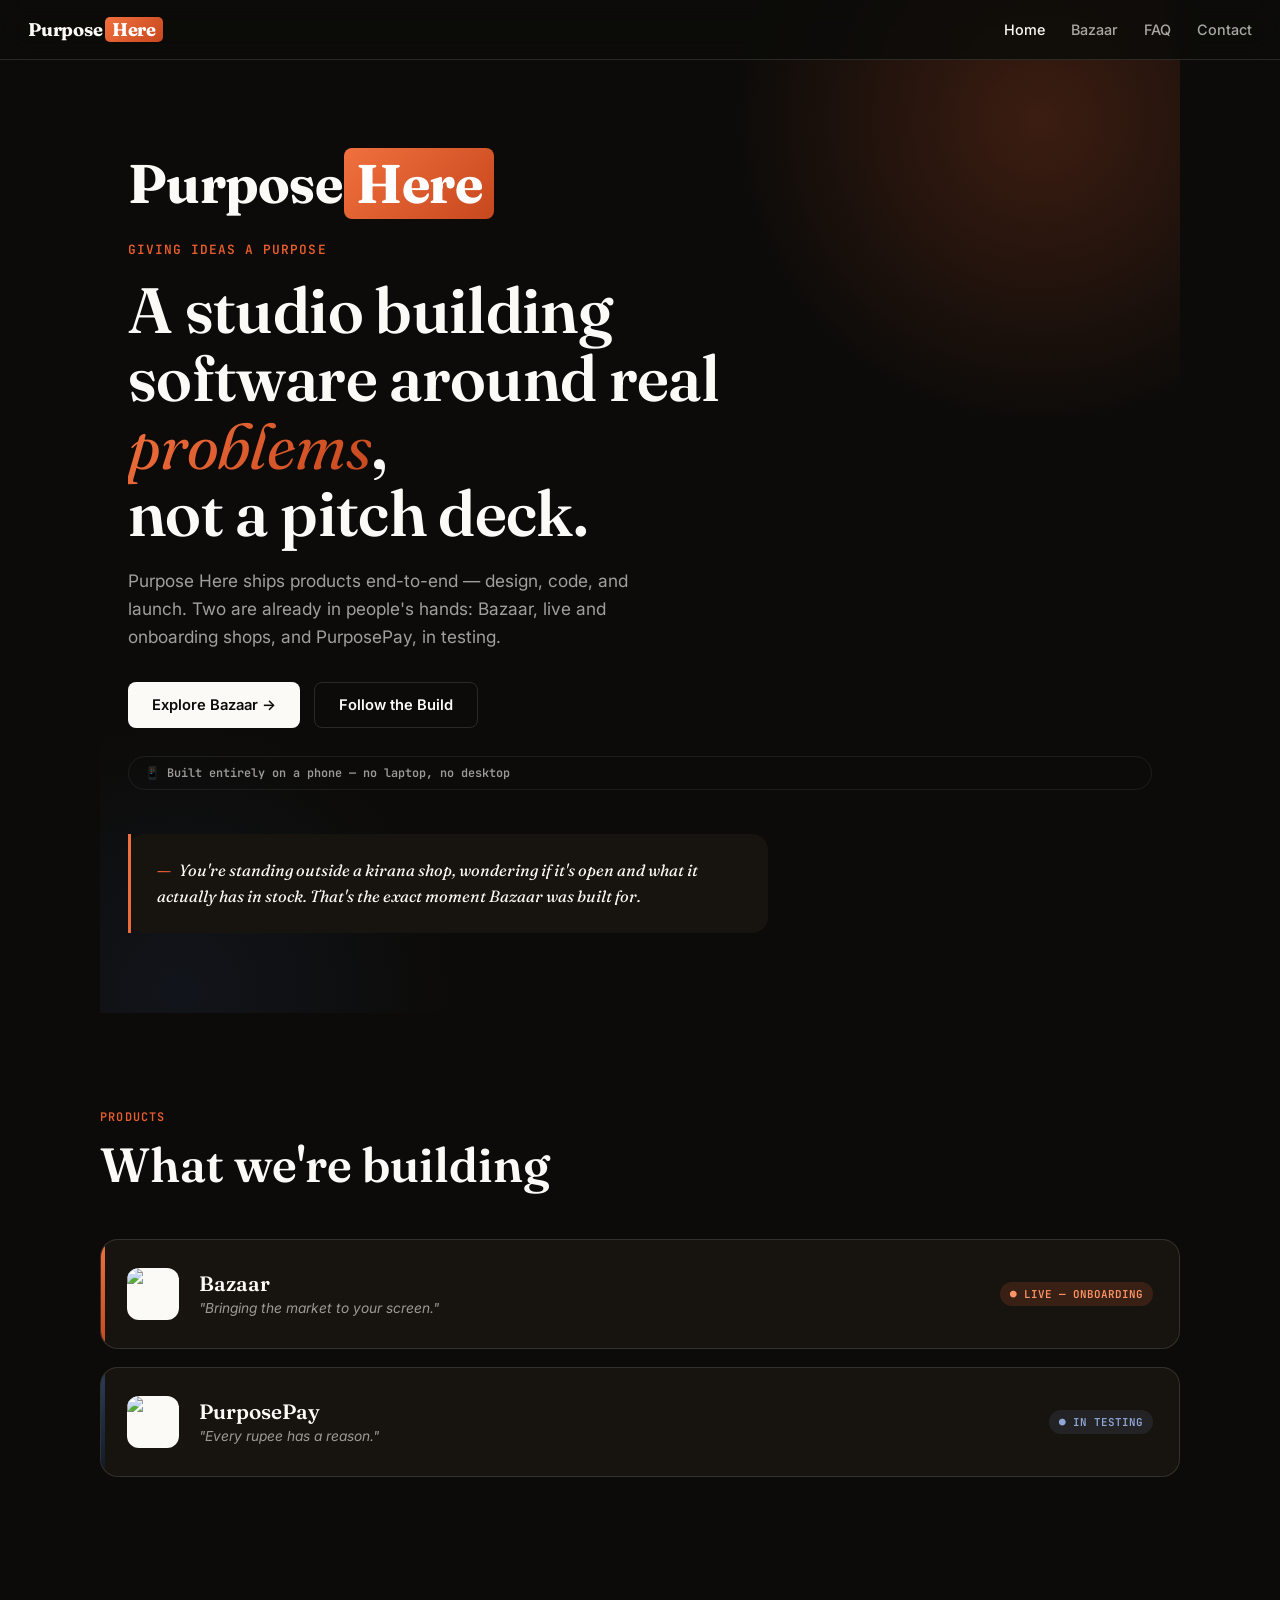
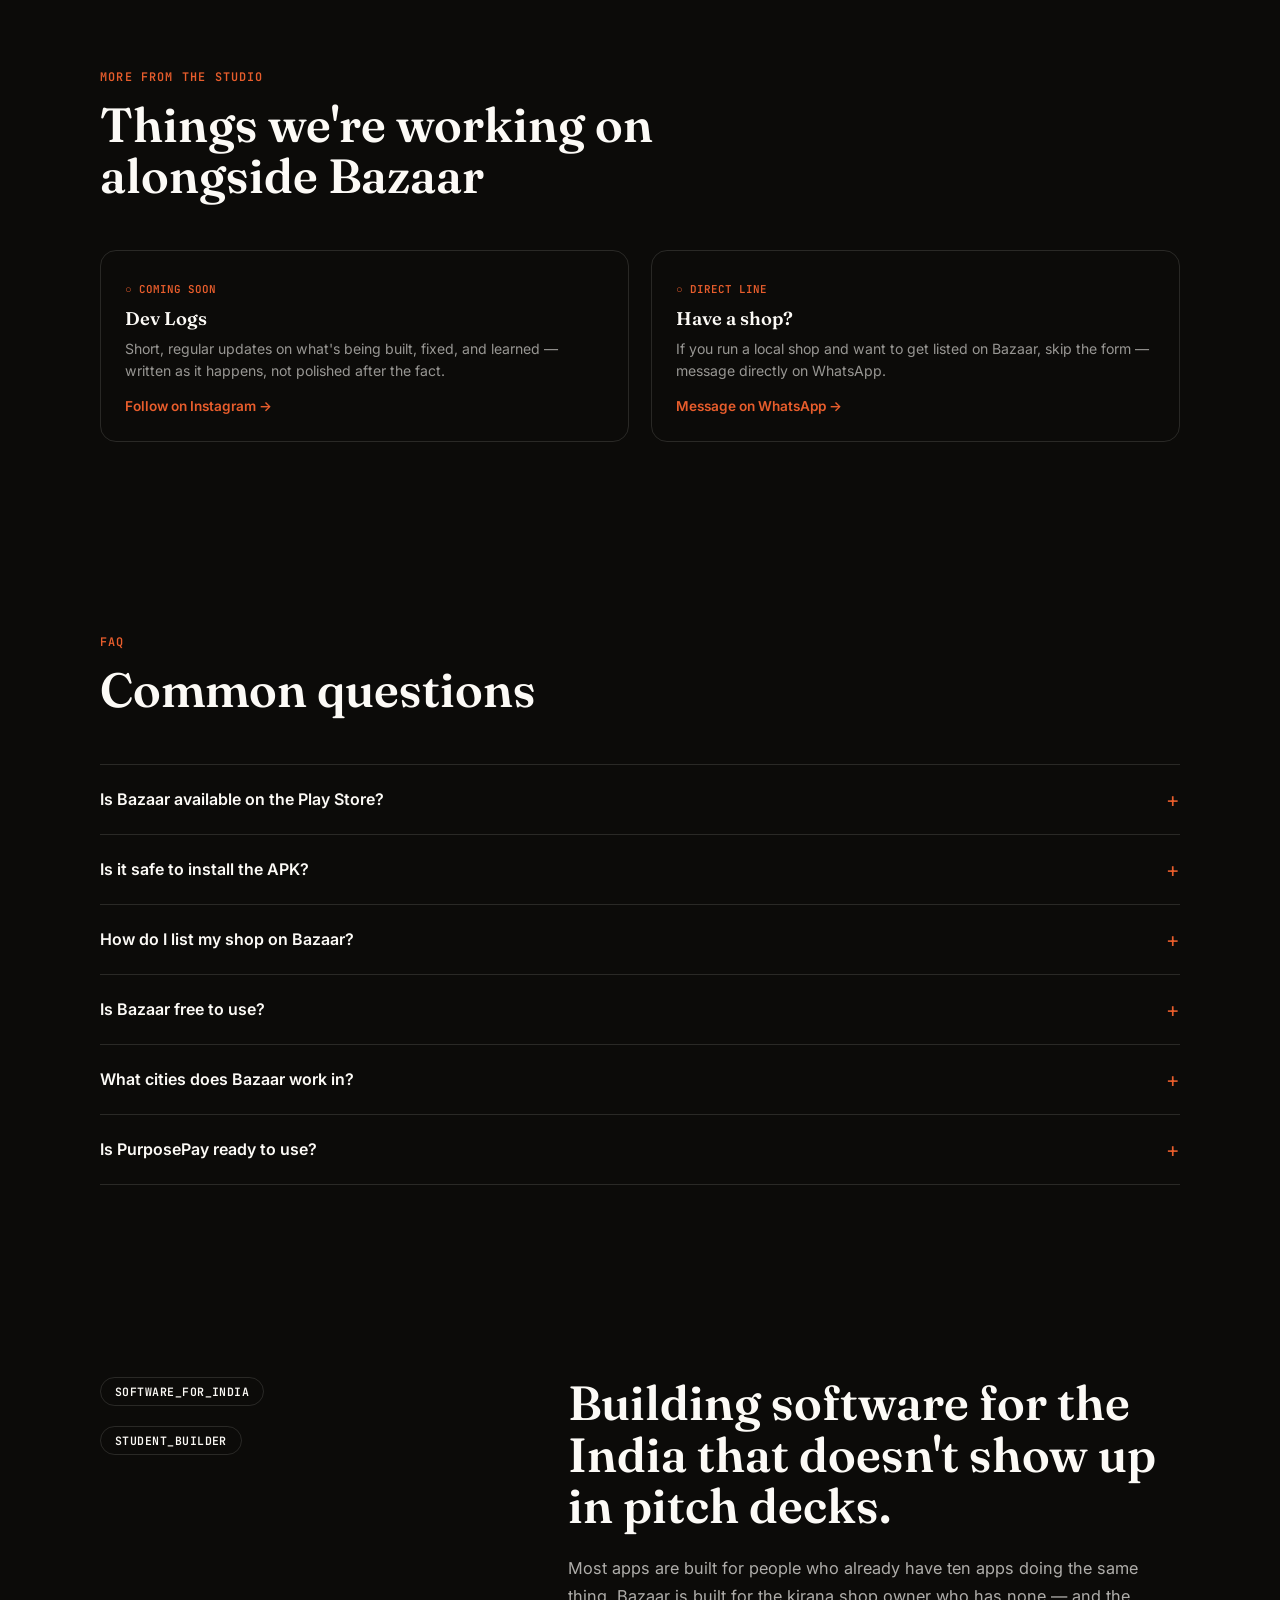
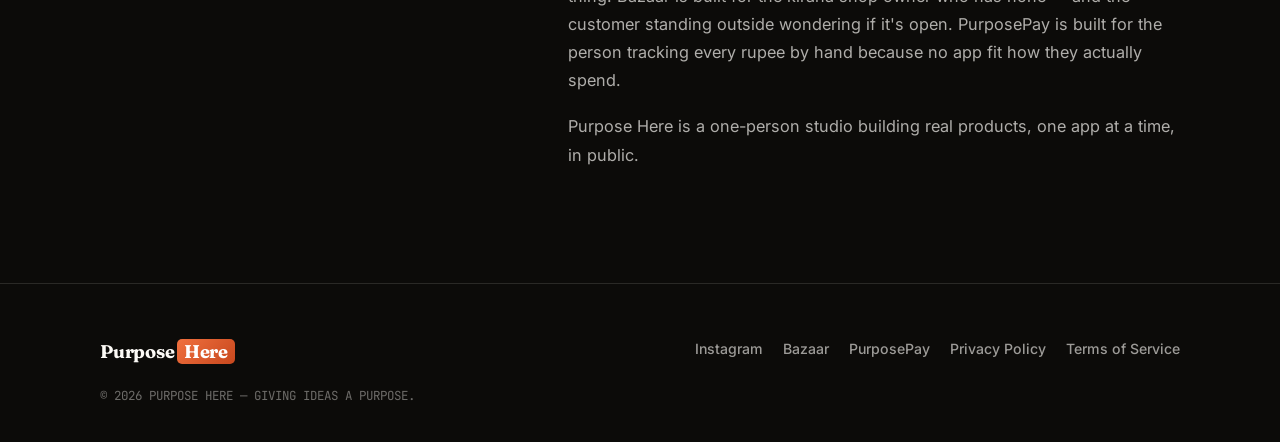
==== index.html @ 9ba5e548 "Add files via upload" ====
<!DOCTYPE html>
<html lang="en">
<head>
<meta charset="UTF-8">
<meta name="viewport" content="width=device-width, initial-scale=1.0">
<title>Purpose Here — Studio</title>
<link rel="icon" href="ph-icon.png">
<link rel="manifest" href="manifest.json">
<meta name="theme-color" content="#0C0B09">
<link rel="apple-touch-icon" href="ph-icon.png">
<meta name="description" content="Purpose Here — a one-person studio shipping real software. Bazaar is live. PurposePay is in testing.">
<meta property="og:title" content="Purpose Here">
<meta property="og:description" content="A one-person studio building real software, one product at a time — Bazaar and PurposePay.">
<link rel="preconnect" href="https://fonts.googleapis.com">
<link rel="preconnect" href="https://fonts.gstatic.com" crossorigin>
<link href="https://fonts.googleapis.com/css2?family=Fraunces:opsz,wght@9..144,400..900&family=Inter:wght@400;500;600;700&family=JetBrains+Mono:wght@400;500;600&display=swap" rel="stylesheet">
<link rel="stylesheet" href="styles.css">
<style>
  .hero{
    min-height:auto; display:flex; flex-direction:column; justify-content:center;
    padding:150px 28px 80px; max-width:1080px; margin:0 auto; position:relative;
    overflow:hidden;
  }
  .hero::before{
    content:""; position:absolute; top:-200px; right:-180px; width:640px; height:640px;
    background:radial-gradient(circle, rgba(232,93,44,0.22) 0%, rgba(232,93,44,0) 68%);
    pointer-events:none; z-index:0;
  }
  .hero::after{
    content:""; position:absolute; bottom:-260px; left:-200px; width:560px; height:560px;
    background:radial-gradient(circle, rgba(27,38,59,0.35) 0%, rgba(27,38,59,0) 70%);
    pointer-events:none; z-index:0;
  }
  .hero > *{ position:relative; z-index:1; }
  .hero-banner{
    font-family:'Fraunces',serif; font-weight:700; font-size:clamp(2.2rem,6vw,3.4rem);
    margin-bottom:24px; letter-spacing:-0.01em; color:var(--paper);
  }
  .hero-banner .p2{ padding:2px 12px; border-radius:8px; }
  .ph-tagline{
    font-family:'JetBrains Mono',monospace; font-size:0.8rem; font-weight:600;
    color:var(--orange); text-transform:uppercase; letter-spacing:0.08em; margin-bottom:18px;
  }
  .hero h1{
    font-family:'Fraunces', serif; font-weight:600; color:var(--paper);
    font-size:clamp(2.2rem, 5.4vw, 4rem); line-height:1.06; letter-spacing:-0.01em; max-width:760px;
  }
  .hero h1 em{ font-style:italic; font-weight:400; background:var(--grad-orange); -webkit-background-clip:text; background-clip:text; color:transparent; }
  .hero p.sub{ margin-top:20px; font-size:1.08rem; line-height:1.6; max-width:540px; color:var(--paper); opacity:0.62; }
  .hero-cta{margin-top:32px; display:flex; gap:14px; flex-wrap:wrap;}

  .device-badge{
    display:inline-flex; align-items:center; gap:8px; margin-top:28px;
    font-family:'JetBrains Mono',monospace; font-size:0.74rem; font-weight:600;
    border:1px solid var(--line); border-radius:100px; padding:8px 16px; opacity:0.6; color:var(--paper);
  }

  /* Scenario strip */
  .scenario{
    margin-top:44px; padding:24px 26px; border-radius:16px;
    background:var(--surface); border-left:3px solid;
    border-image:var(--grad-orange) 1;
    color:var(--paper);
    font-family:'Fraunces',serif; font-style:italic; font-size:1.02rem; line-height:1.55;
    max-width:640px; position:relative;
  }
  .scenario::before{ content:"—"; background:var(--grad-orange); -webkit-background-clip:text; background-clip:text; color:transparent; font-style:normal; font-weight:700; margin-right:8px; }

  /* Products grid */
  .product-card{
    display:grid; grid-template-columns:auto 1fr auto; align-items:center; gap:20px;
    background:var(--surface); color:var(--paper); border-radius:18px; padding:28px 26px;
    transition:transform .2s, box-shadow .2s; position:relative; overflow:hidden;
    border:1px solid var(--line);
  }
  .product-card:hover{ transform:translateY(-3px); box-shadow:0 18px 44px rgba(0,0,0,0.5); }
  .product-card::before{
    content:""; position:absolute; left:0; top:0; bottom:0; width:4px;
  }
  .product-card.p-bazaar::before{ background:var(--grad-orange); }
  .product-card.p-purposepay::before{ background:var(--grad-navy); }
  .product-icon{
    width:52px; height:52px; border-radius:12px; flex-shrink:0; overflow:hidden;
    background:var(--paper); display:flex; align-items:center; justify-content:center;
  }
  .product-icon img{ width:100%; height:100%; object-fit:cover; }
  .product-card h3{ font-family:'Fraunces',serif; font-size:1.3rem; font-weight:600; }
  .product-card .tagline{ font-size:0.86rem; opacity:0.58; margin-top:4px; font-style:italic; }
  .product-status{
    font-family:'JetBrains Mono',monospace; font-size:0.68rem; font-weight:600;
    white-space:nowrap; padding:5px 10px; border-radius:100px;
  }
  .product-card.p-bazaar .product-status{ color:#FF9466; background:rgba(232,93,44,0.16); }
  .product-card.p-purposepay .product-status{ color:#8FA6D6; background:rgba(90,108,140,0.18); }
  @media (max-width:600px){
    .product-card{ grid-template-columns:auto 1fr; }
    .product-status{ grid-column:1 / -1; margin-top:6px; justify-self:start; }
  }

  /* Teaser cards row */
  .teaser-grid{ display:grid; grid-template-columns:1fr 1fr; gap:22px; margin-top:48px; }
  @media (max-width:700px){ .teaser-grid{grid-template-columns:1fr;} }
  .teaser-card{
    border:1.5px solid var(--line); border-radius:16px; padding:26px 24px;
    transition:border-color .2s, transform .2s;
  }
  .teaser-card:hover{ border-color:var(--orange); transform:translateY(-2px); }
  .teaser-card .tlabel{ font-family:'JetBrains Mono',monospace; font-size:0.68rem; font-weight:600; color:var(--orange); text-transform:uppercase; }
  .teaser-card h3{ font-family:'Fraunces',serif; font-size:1.15rem; font-weight:600; margin-top:10px; color:var(--paper); }
  .teaser-card p{ font-size:0.88rem; opacity:0.58; margin-top:8px; line-height:1.55; color:var(--paper); }
  .teaser-card .go{ display:inline-flex; align-items:center; gap:6px; margin-top:16px; font-size:0.85rem; font-weight:600; color:var(--orange); }

  .story-section{display:grid; grid-template-columns:0.8fr 1.2fr; gap:60px; align-items:start;}
  @media (max-width:860px){ .story-section{grid-template-columns:1fr; gap:30px;} }
  .story-section p{font-size:1.02rem; line-height:1.72; opacity:0.68; margin-bottom:18px; color:var(--paper);}
  .story-tag{
    font-family:'JetBrains Mono',monospace; font-size:0.72rem; font-weight:600; color:var(--paper);
    border:1px solid var(--line); border-radius:100px; padding:6px 14px; display:inline-block; margin-bottom:10px;
  }
</style>
</head>
<body>

<nav>
  <a href="index.html" class="ph-banner"><span class="p1">Purpose</span><span class="p2">Here</span></a>
  <div class="navlinks">
    <a href="index.html" class="active">Home</a>
    <a href="bazaar.html">Bazaar</a>
    <a href="index.html#faq">FAQ</a>
    <a href="index.html#contact">Contact</a>
  </div>
</nav>

<section class="hero">
  <div class="hero-banner ph-banner"><span class="p1">Purpose</span><span class="p2">Here</span></div>
  <div class="ph-tagline">Giving Ideas a Purpose</div>
  <h1>A studio building<br>software around real <em>problems</em>,<br>not a pitch deck.</h1>
  <p class="sub">Purpose Here ships products end-to-end — design, code, and launch. Two are already in people's hands: Bazaar, live and onboarding shops, and PurposePay, in testing.</p>
  <div class="hero-cta">
    <a href="bazaar.html" class="btn btn-primary">Explore Bazaar →</a>
    <a href="https://instagram.com/sachintiwari_here" class="btn btn-ghost">Follow the Build</a>
  </div>
  <div class="device-badge">📱 Built entirely on a phone — no laptop, no desktop</div>

  <div class="scenario">You're standing outside a kirana shop, wondering if it's open and what it actually has in stock. That's the exact moment Bazaar was built for.</div>
</section>

<section id="products">
  <div class="wrap">
    <span class="label">PRODUCTS</span>
    <h2 class="title">What we're building</h2>

    <div style="margin-top:48px; display:flex; flex-direction:column; gap:18px;">
      <a href="bazaar.html" class="product-card p-bazaar">
        <div class="product-icon"><img src="bazaar-logo.png" alt="Bazaar"></div>
        <div>
          <h3>Bazaar</h3>
          <div class="tagline">"Bringing the market to your screen."</div>
        </div>
        <span class="product-status">● LIVE — ONBOARDING</span>
      </a>

      <a href="https://purposepay.netlify.app/" class="product-card p-purposepay">
        <div class="product-icon"><img src="purposepay-logo.png" alt="PurposePay"></div>
        <div>
          <h3>PurposePay</h3>
          <div class="tagline">"Every rupee has a reason."</div>
        </div>
        <span class="product-status">● IN TESTING</span>
      </a>
    </div>
  </div>
</section>

<section id="more">
  <div class="wrap">
    <span class="label">MORE FROM THE STUDIO</span>
    <h2 class="title">Things we're working on alongside Bazaar</h2>

    <div class="teaser-grid">
      <div class="teaser-card">
        <span class="tlabel">○ COMING SOON</span>
        <h3>Dev Logs</h3>
        <p>Short, regular updates on what's being built, fixed, and learned — written as it happens, not polished after the fact.</p>
        <a href="https://instagram.com/sachintiwari_here" class="go">Follow on Instagram →</a>
      </div>
      <div class="teaser-card">
        <span class="tlabel">○ DIRECT LINE</span>
        <h3>Have a shop?</h3>
        <p>If you run a local shop and want to get listed on Bazaar, skip the form — message directly on WhatsApp.</p>
        <a href="https://wa.me/919910377585?text=Hi%2C%20I%20want%20to%20list%20my%20shop%20on%20Bazaar" class="go">Message on WhatsApp →</a>
      </div>
    </div>
  </div>
</section>

<section id="faq">
  <div class="wrap">
    <span class="label">FAQ</span>
    <h2 class="title">Common questions</h2>
    <div class="faq-list">
      <div class="faq-item">
        <div class="faq-q">Is Bazaar available on the Play Store?<span class="plus">+</span></div>
        <div class="faq-a"><p>Not yet. Bazaar is currently available as a direct APK download while we onboard our first shopkeepers and gather feedback. A Play Store release is planned for a later stage.</p></div>
      </div>
      <div class="faq-item">
        <div class="faq-q">Is it safe to install the APK?<span class="plus">+</span></div>
        <div class="faq-a"><p>Yes. Your phone may show an "unknown source" warning since it's outside the Play Store — this is normal for direct APK installs. You'll need to allow installation from this source once.</p></div>
      </div>
      <div class="faq-item">
        <div class="faq-q">How do I list my shop on Bazaar?<span class="plus">+</span></div>
        <div class="faq-a"><p>Message us directly on WhatsApp — link above. We're onboarding shopkeepers personally right now, so you'll be talking to a real person, not a form.</p></div>
      </div>
      <div class="faq-item">
        <div class="faq-q">Is Bazaar free to use?<span class="plus">+</span></div>
        <div class="faq-a"><p>Yes, Bazaar is free for customers to browse and order. We're still finalizing how the shop-owner side will work long-term.</p></div>
      </div>
      <div class="faq-item">
        <div class="faq-q">What cities does Bazaar work in?<span class="plus">+</span></div>
        <div class="faq-a"><p>Bazaar is starting hyperlocal — currently onboarding shops in Delhi as the first market before expanding further.</p></div>
      </div>
      <div class="faq-item">
        <div class="faq-q">Is PurposePay ready to use?<span class="plus">+</span></div>
        <div class="faq-a"><p>The core features are — expense tracking, budgets, and goals all work today in local mode. Google sign-in, UPI upgrade, and AI insights are still being fixed, so stick to local mode for now. <a href="https://purposepay.netlify.app/" style="color:var(--orange); font-weight:600;">Try it here.</a></p></div>
      </div>
    </div>
  </div>
</section>

<section id="story">
  <div class="wrap story-section">
    <div>
      <span class="story-tag mono">SOFTWARE_FOR_INDIA</span><br>
      <span class="story-tag mono" style="margin-top:10px;">STUDENT_BUILDER</span>
    </div>
    <div>
      <h2 class="title" style="margin-bottom:22px;">Building software for the India that doesn't show up in pitch decks.</h2>
      <p>Most apps are built for people who already have ten apps doing the same thing. Bazaar is built for the kirana shop owner who has none — and the customer standing outside wondering if it's open. PurposePay is built for the person tracking every rupee by hand because no app fit how they actually spend.</p>
      <p>Purpose Here is a one-person studio building real products, one app at a time, in public.</p>
    </div>
  </div>
</section>

<footer id="contact">
  <div class="foot-grid">
    <a href="index.html" class="ph-banner"><span class="p1">Purpose</span><span class="p2">Here</span></a>
    <div class="foot-links">
      <a href="https://instagram.com/sachintiwari_here">Instagram</a>
      <a href="bazaar.html">Bazaar</a>
      <a href="https://purposepay.netlify.app/">PurposePay</a>
      <a href="privacy.html">Privacy Policy</a>
      <a href="terms.html">Terms of Service</a>
    </div>
  </div>
  <div class="copyright">© 2026 PURPOSE HERE — GIVING IDEAS A PURPOSE.</div>
</footer>

<script src="main.js"></script>
</body>
</html>
---- styles.css ----
:root{
  --orange:#E85D2C;
  --orange-deep:#C8481E;
  --bg:#0C0B09;
  --surface:#17140F;
  --surface-2:#1E1A14;
  --paper:#FCFAF6;
  --navy:#1B263B;
  --navy-light:#5A6C8C;
  --line: rgba(252,250,246,0.12);
  --grad-orange: linear-gradient(135deg, #F0703E 0%, #C8481E 100%);
  --grad-navy: linear-gradient(135deg, #2D3F5C 0%, #0F1826 100%);
}
*{margin:0;padding:0;box-sizing:border-box;}
html{scroll-behavior:smooth;}
body{
  background:var(--bg);
  color:var(--paper);
  font-family:'Inter',sans-serif;
  overflow-x:hidden;
}
.mono{font-family:'JetBrains Mono',monospace; letter-spacing:0.04em;}
a{color:inherit; text-decoration:none;}
img{max-width:100%; display:block;}
::selection{ background:var(--orange); color:white; }

/* ---------- NAV ---------- */
nav{
  position:fixed; top:0; left:0; right:0; z-index:100;
  display:flex; justify-content:space-between; align-items:center;
  padding:18px 28px;
  background:rgba(12,11,9,0.82);
  backdrop-filter:blur(12px);
  border-bottom:1px solid var(--line);
}
.ph-banner{
  font-family:'Fraunces',serif; font-weight:700; font-size:1.15rem; letter-spacing:-0.01em;
}
.ph-banner .p1{ color:var(--paper); }
.ph-banner .p2{
  color:white; background:var(--grad-orange); padding:1px 7px; border-radius:5px; margin-left:2px;
}
.navlinks{display:flex; gap:26px; font-size:0.9rem; font-weight:500;}
.navlinks a{opacity:0.65; transition:opacity .2s; color:var(--paper);}
.navlinks a:hover, .navlinks a.active{opacity:1;}
@media (max-width:680px){ .navlinks{gap:16px; font-size:0.82rem;} }

section{padding:96px 28px;}
.wrap{max-width:1080px; margin:0 auto;}
.label{
  font-family:'JetBrains Mono', monospace;
  font-size:0.74rem; font-weight:600; text-transform:uppercase;
  letter-spacing:0.1em; color:var(--orange); margin-bottom:14px; display:block;
}
h2.title{
  font-family:'Fraunces', serif; font-weight:600; color:var(--paper);
  font-size:clamp(1.9rem, 4.2vw, 3rem); line-height:1.08; max-width:680px;
}

.btn{
  padding:13px 24px; border-radius:8px; font-weight:600; font-size:0.92rem;
  display:inline-flex; align-items:center; gap:8px;
  transition:transform .2s ease, box-shadow .2s ease;
}
.btn-primary{background:var(--paper); color:var(--bg);}
.btn-primary:hover{transform:translateY(-2px); box-shadow:0 10px 22px rgba(252,250,246,0.15);}
.btn-orange{background:var(--grad-orange); color:white;}
.btn-orange:hover{transform:translateY(-2px); box-shadow:0 10px 26px rgba(232,93,44,0.4);}
.btn-navy{background:var(--grad-navy); color:var(--paper);}
.btn-navy:hover{transform:translateY(-2px); box-shadow:0 10px 26px rgba(27,38,59,0.5);}
.btn-ghost{border:1.5px solid var(--line); color:var(--paper);}
.btn-ghost:hover{border-color:var(--paper); transform:translateY(-2px);}

/* ---------- FAQ (shared) ---------- */
.faq-list{ margin-top:48px; border-top:1px solid var(--line); }
.faq-item{ border-bottom:1px solid var(--line); }
.faq-q{
  display:flex; justify-content:space-between; align-items:center;
  padding:22px 0; cursor:pointer; font-weight:600; font-size:1rem; color:var(--paper);
}
.faq-q .plus{ font-size:1.3rem; color:var(--orange); transition:transform .25s; font-weight:400; flex-shrink:0; margin-left:16px; }
.faq-item.open .plus{ transform:rotate(45deg); }
.faq-a{ max-height:0; overflow:hidden; transition:max-height .3s ease; }
.faq-a p{ padding-bottom:20px; font-size:0.92rem; line-height:1.65; opacity:0.62; max-width:640px; }
.faq-item.open .faq-a{ max-height:240px; }

/* ---------- FOOTER (shared) ---------- */
footer{
  padding:56px 28px 38px; border-top:1px solid var(--line);
}
.foot-grid{ display:flex; justify-content:space-between; align-items:flex-start; flex-wrap:wrap; gap:24px; max-width:1080px; margin:0 auto; }
.foot-links{display:flex; gap:20px; font-size:0.88rem; font-weight:500; flex-wrap:wrap;}
.foot-links a{opacity:0.6; transition:opacity .2s;}
.foot-links a:hover{opacity:1; color:var(--orange);}
.copyright{font-size:0.78rem; opacity:0.4; max-width:1080px; margin:24px auto 0; font-family:'JetBrains Mono',monospace;}

a:focus-visible, button:focus-visible{outline:2px solid var(--orange); outline-offset:3px;}
@media (prefers-reduced-motion: reduce){ *{transition:none !important;} }
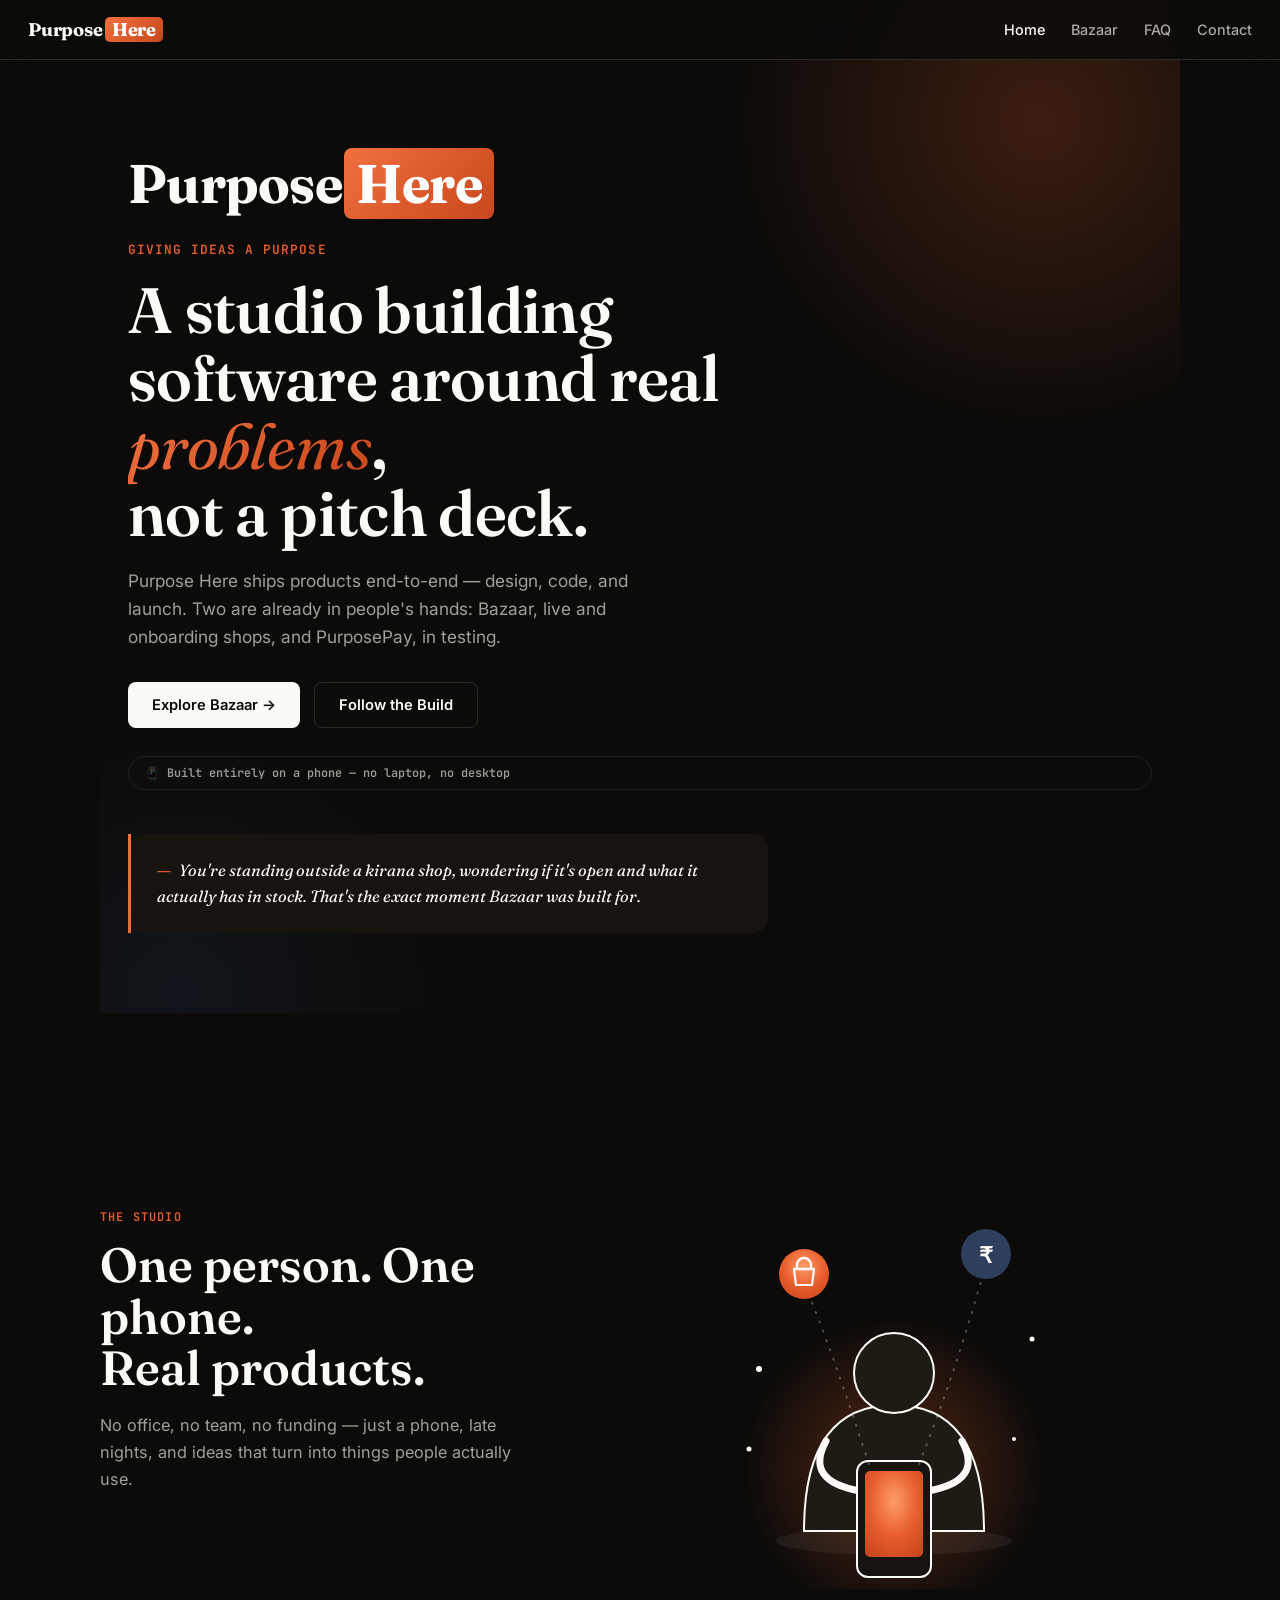
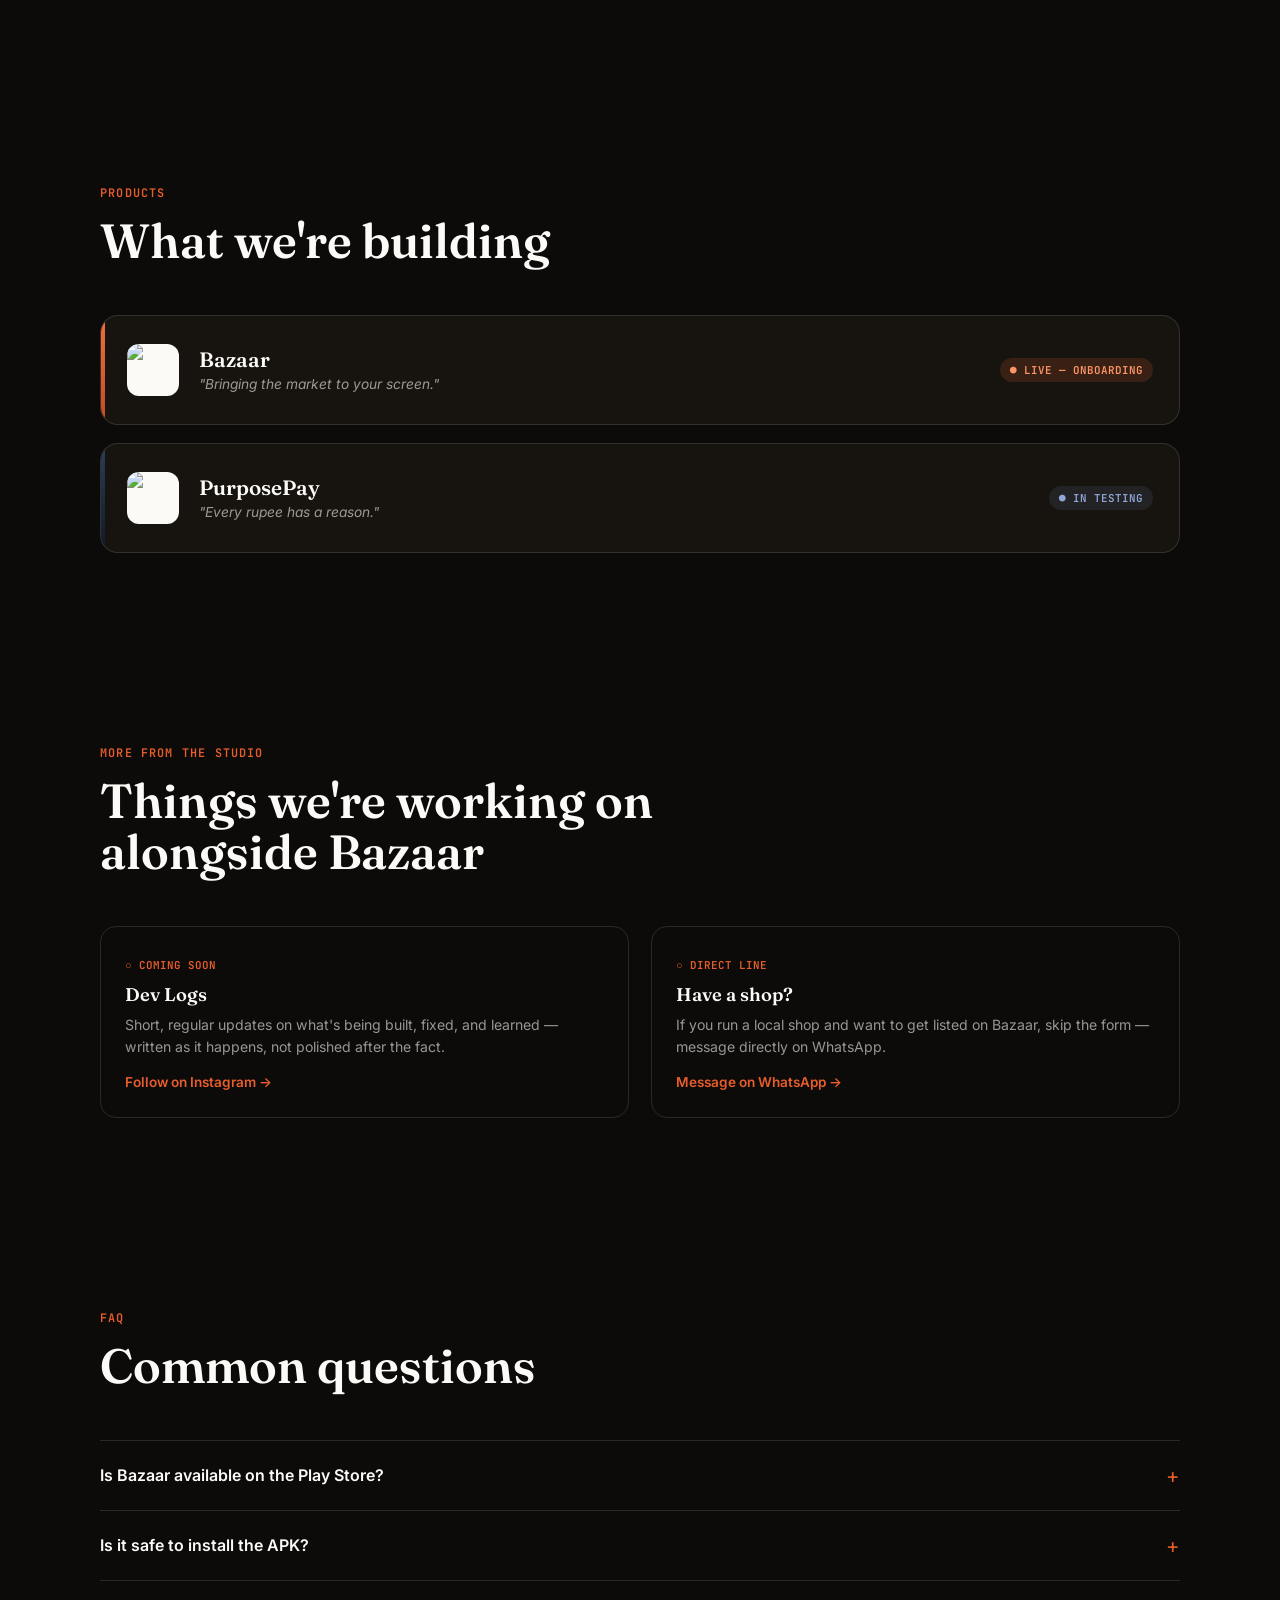
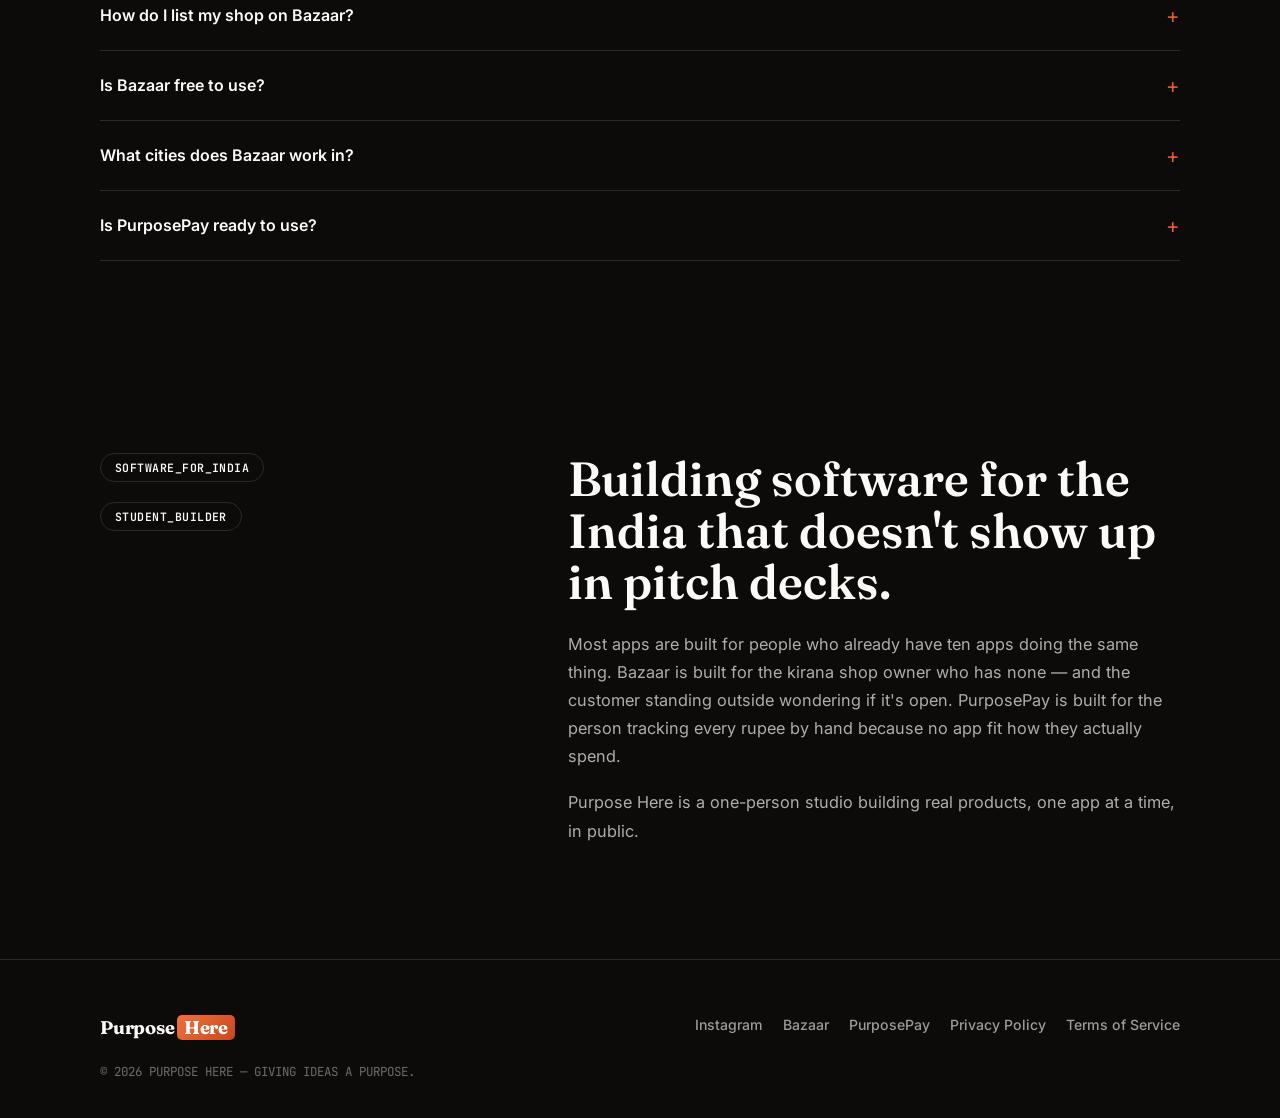
==== commit 27cede7e: "Add files via upload" ====
--- a/index.html
+++ b/index.html
@@ -117,6 +117,43 @@
     font-family:'JetBrains Mono',monospace; font-size:0.72rem; font-weight:600; color:var(--paper);
     border:1px solid var(--line); border-radius:100px; padding:6px 14px; display:inline-block; margin-bottom:10px;
   }
+
+  /* ---------- BUILDER SCENE ---------- */
+  .builder-wrap{
+    display:grid; grid-template-columns:0.9fr 1.1fr; gap:40px; align-items:center;
+  }
+  @media (max-width:860px){ .builder-wrap{grid-template-columns:1fr; gap:10px;} }
+  .builder-p{ margin-top:18px; font-size:1.02rem; line-height:1.65; opacity:0.62; max-width:420px; color:var(--paper); }
+  .builder-scene{
+    width:100%; max-width:480px; margin:0 auto; opacity:0; transform:translateY(24px) scale(0.96);
+    transition:opacity .9s ease, transform .9s ease;
+  }
+  .builder-scene.in-view{ opacity:1; transform:translateY(0) scale(1); }
+
+  .figure-float{ animation:floatY 6s ease-in-out infinite; transform-origin:center; }
+  @keyframes floatY{ 0%,100%{ transform:translateY(0);} 50%{ transform:translateY(-9px);} }
+
+  .screen-pulse{ animation:screenPulse 2.3s ease-in-out infinite; transform-origin:center; }
+  @keyframes screenPulse{ 0%,100%{ opacity:0.75; } 50%{ opacity:1; } }
+
+  .glow-pulse{ animation:glowPulse 4s ease-in-out infinite; transform-origin:center; }
+  @keyframes glowPulse{ 0%,100%{ opacity:0.5;} 50%{ opacity:0.9;} }
+
+  .badge{ animation:badgeDrift 5.5s ease-in-out infinite; transform-origin:center; }
+  .badge-pay{ animation-duration:6.4s; animation-direction:reverse; }
+  @keyframes badgeDrift{ 0%,100%{ transform:translateY(0);} 50%{ transform:translateY(-10px);} }
+
+  .trail{ stroke-dashoffset:0; animation:trailFlow 1.6s linear infinite; }
+  .trail-b{ animation-duration:2s; animation-direction:reverse; }
+  @keyframes trailFlow{ to{ stroke-dashoffset:-40; } }
+
+  .sparkle{ animation:twinkle 3s ease-in-out infinite; }
+  .s2{ animation-delay:.5s; } .s3{ animation-delay:1s; } .s4{ animation-delay:1.6s; }
+  @keyframes twinkle{ 0%,100%{ opacity:0.15;} 50%{ opacity:0.85;} }
+
+  @media (prefers-reduced-motion: reduce){
+    .figure-float,.screen-pulse,.glow-pulse,.badge,.trail,.sparkle{ animation:none !important; }
+  }
 </style>
 </head>
 <body>
@@ -143,6 +180,71 @@
   <div class="device-badge">📱 Built entirely on a phone — no laptop, no desktop</div>
 
   <div class="scenario">You're standing outside a kirana shop, wondering if it's open and what it actually has in stock. That's the exact moment Bazaar was built for.</div>
+</section>
+
+<section id="builder">
+  <div class="wrap builder-wrap">
+    <div class="builder-text">
+      <span class="label">THE STUDIO</span>
+      <h2 class="title">One person. One phone.<br>Real products.</h2>
+      <p class="builder-p">No office, no team, no funding — just a phone, late nights, and ideas that turn into things people actually use.</p>
+    </div>
+    <div class="builder-scene" id="builderScene">
+      <svg viewBox="0 0 480 480" width="100%" height="100%" aria-hidden="true">
+        <defs>
+          <radialGradient id="screenGlow" cx="50%" cy="35%" r="75%">
+            <stop offset="0%" stop-color="#FF9C6B"/>
+            <stop offset="55%" stop-color="#E85D2C"/>
+            <stop offset="100%" stop-color="#C8481E"/>
+          </radialGradient>
+          <radialGradient id="ambientGlow" cx="50%" cy="50%" r="50%">
+            <stop offset="0%" stop-color="rgba(232,93,44,0.35)"/>
+            <stop offset="100%" stop-color="rgba(232,93,44,0)"/>
+          </radialGradient>
+        </defs>
+
+        <ellipse cx="240" cy="432" rx="118" ry="14" fill="rgba(252,250,246,0.06)"/>
+        <circle class="glow-pulse" cx="240" cy="360" r="150" fill="url(#ambientGlow)"/>
+
+        <g class="figure-float">
+          <!-- sitting figure -->
+          <path d="M150,422 Q150,296 240,296 Q330,296 330,422 Z" fill="#1E1A14" stroke="#FCFAF6" stroke-width="2"/>
+          <circle cx="240" cy="264" r="40" fill="#1E1A14" stroke="#FCFAF6" stroke-width="2"/>
+
+          <!-- arms reaching to phone -->
+          <path d="M172,332 Q150,372 206,382" stroke="#FCFAF6" stroke-width="7" fill="none" stroke-linecap="round"/>
+          <path d="M308,332 Q330,372 274,382" stroke="#FCFAF6" stroke-width="7" fill="none" stroke-linecap="round"/>
+
+          <!-- phone -->
+          <g class="phone-glow">
+            <rect x="203" y="352" width="74" height="116" rx="11" fill="#17140F" stroke="#FCFAF6" stroke-width="2"/>
+            <rect class="screen-pulse" x="211" y="362" width="58" height="86" rx="5" fill="url(#screenGlow)"/>
+          </g>
+        </g>
+
+        <!-- rising trail to bazaar badge -->
+        <path class="trail" d="M215,355 C190,280 170,220 150,175" stroke="rgba(252,250,246,0.28)" stroke-width="2" stroke-dasharray="1 9" stroke-linecap="round" fill="none"/>
+        <!-- rising trail to purposepay badge -->
+        <path class="trail trail-b" d="M265,355 C295,280 315,215 332,155" stroke="rgba(252,250,246,0.28)" stroke-width="2" stroke-dasharray="1 9" stroke-linecap="round" fill="none"/>
+
+        <g class="badge badge-bazaar">
+          <circle cx="150" cy="165" r="25" fill="url(#screenGlow)"/>
+          <path d="M140,160 h20 M143,160 v-4 a7,7 0 0 1 14,0 v4" stroke="#FCFAF6" stroke-width="2.4" fill="none" stroke-linecap="round"/>
+          <path d="M140,160 l2,16 h16 l2,-16 Z" fill="none" stroke="#FCFAF6" stroke-width="2.2" stroke-linejoin="round"/>
+        </g>
+
+        <g class="badge badge-pay">
+          <circle cx="332" cy="145" r="25" fill="#2D3F5C"/>
+          <text x="332" y="154" text-anchor="middle" font-family="JetBrains Mono, monospace" font-weight="700" font-size="22" fill="#FCFAF6">₹</text>
+        </g>
+
+        <circle class="sparkle s1" cx="105" cy="260" r="3" fill="#FCFAF6"/>
+        <circle class="sparkle s2" cx="378" cy="230" r="2.5" fill="#FCFAF6"/>
+        <circle class="sparkle s3" cx="360" cy="330" r="2" fill="#FCFAF6"/>
+        <circle class="sparkle s4" cx="95" cy="340" r="2.5" fill="#FCFAF6"/>
+      </svg>
+    </div>
+  </div>
 </section>
 
 <section id="products">
@@ -256,5 +358,19 @@
 </footer>
 
 <script src="main.js"></script>
+<script>
+  var scene = document.getElementById('builderScene');
+  if (scene) {
+    var reveal = function(){ scene.classList.add('in-view'); };
+    try {
+      var io = new IntersectionObserver(function(entries){
+        entries.forEach(function(e){ if (e.isIntersecting) { reveal(); io.unobserve(scene); } });
+      }, { threshold: 0.2 });
+      io.observe(scene);
+    } catch(err) { reveal(); }
+    // safety net: never leave the illustration stuck invisible
+    setTimeout(reveal, 1800);
+  }
+</script>
 </body>
 </html>
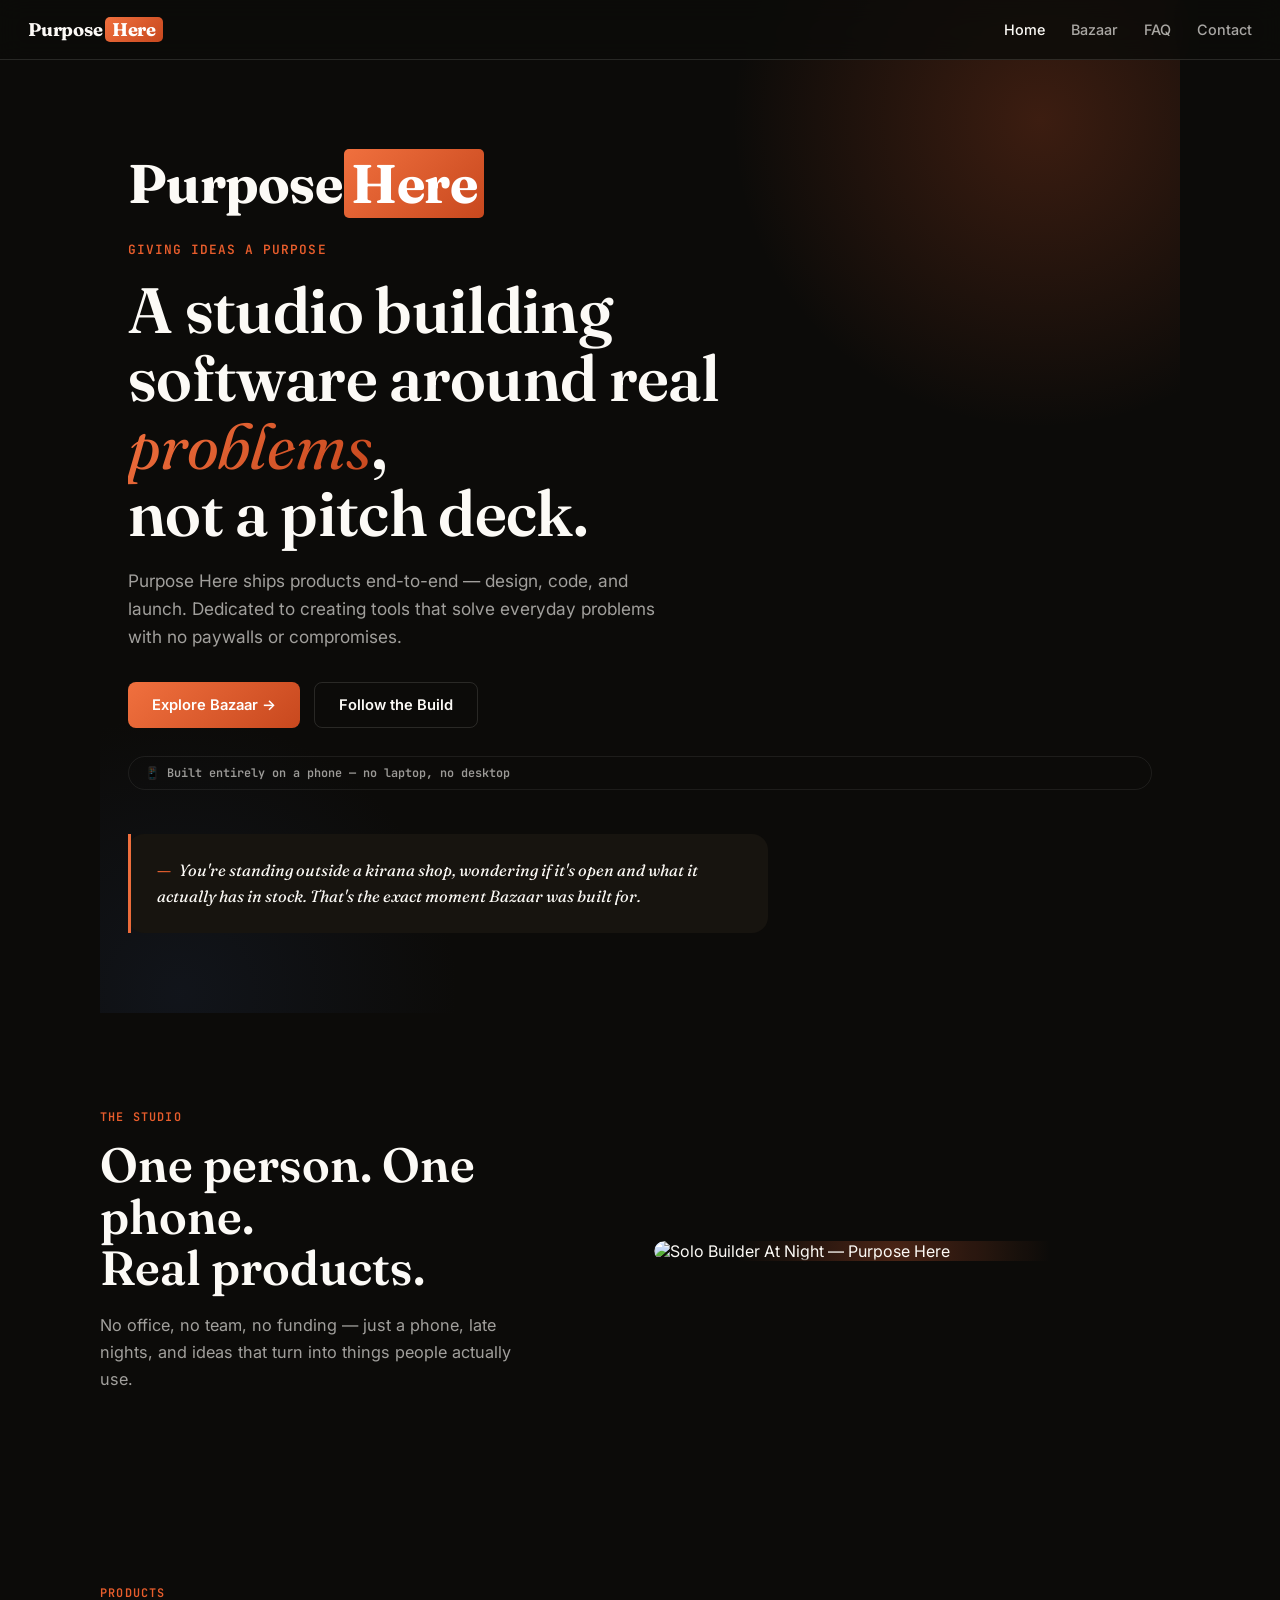
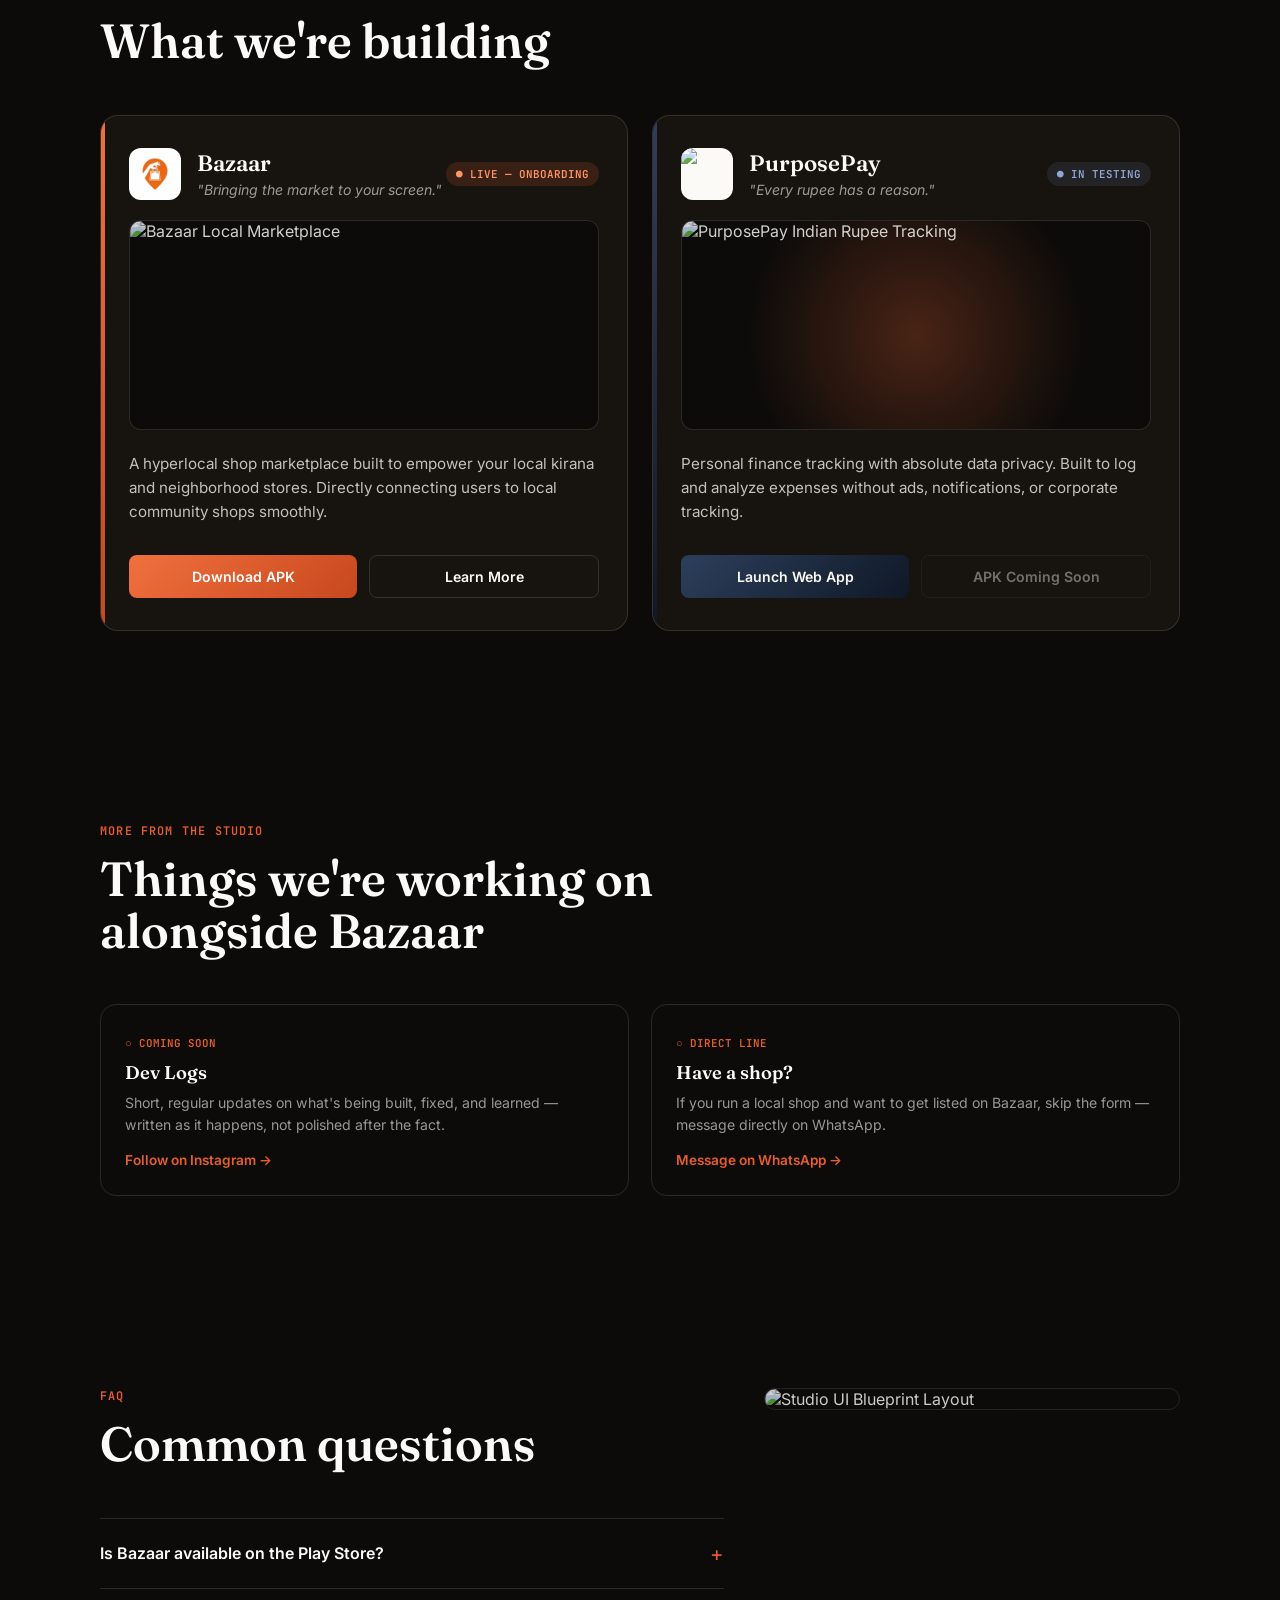
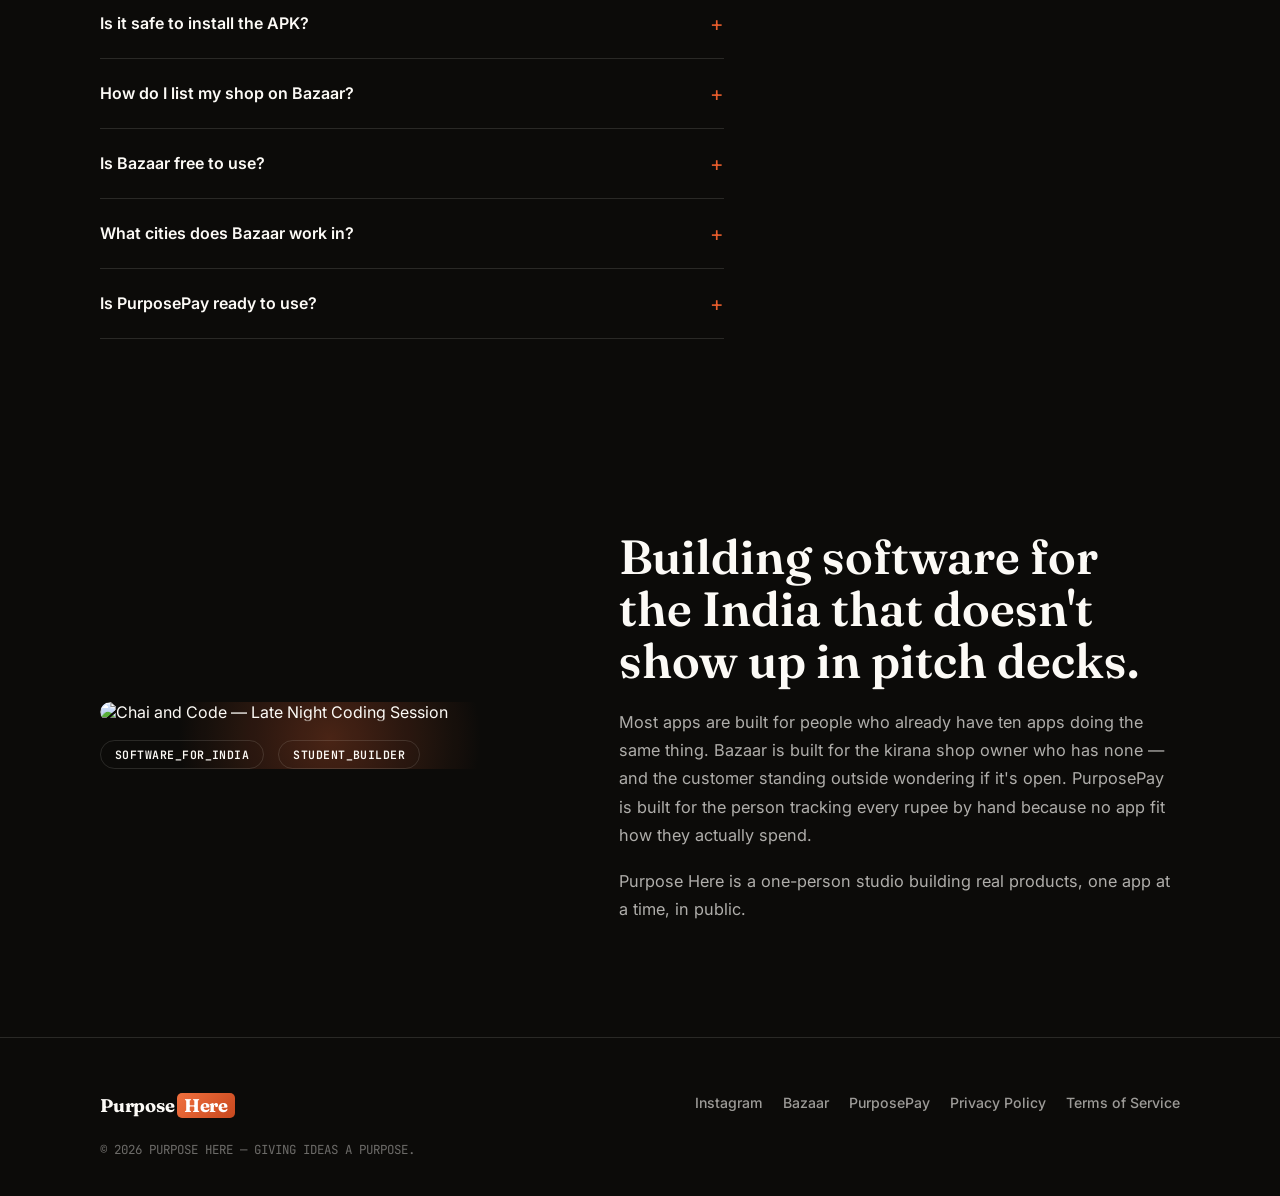
==== commit d49f4d1f: "Update index.html" ====
--- a/index.html
+++ b/index.html
@@ -16,143 +16,162 @@
 <link href="https://fonts.googleapis.com/css2?family=Fraunces:opsz,wght@9..144,400..900&family=Inter:wght@400;500;600;700&family=JetBrains+Mono:wght@400;500;600&display=swap" rel="stylesheet">
 <link rel="stylesheet" href="styles.css">
 <style>
-  .hero{
-    min-height:auto; display:flex; flex-direction:column; justify-content:center;
-    padding:150px 28px 80px; max-width:1080px; margin:0 auto; position:relative;
-    overflow:hidden;
-  }
-  .hero::before{
-    content:""; position:absolute; top:-200px; right:-180px; width:640px; height:640px;
-    background:radial-gradient(circle, rgba(232,93,44,0.22) 0%, rgba(232,93,44,0) 68%);
-    pointer-events:none; z-index:0;
-  }
-  .hero::after{
-    content:""; position:absolute; bottom:-260px; left:-200px; width:560px; height:560px;
-    background:radial-gradient(circle, rgba(27,38,59,0.35) 0%, rgba(27,38,59,0) 70%);
-    pointer-events:none; z-index:0;
-  }
-  .hero > *{ position:relative; z-index:1; }
-  .hero-banner{
-    font-family:'Fraunces',serif; font-weight:700; font-size:clamp(2.2rem,6vw,3.4rem);
-    margin-bottom:24px; letter-spacing:-0.01em; color:var(--paper);
-  }
-  .hero-banner .p2{ padding:2px 12px; border-radius:8px; }
-  .ph-tagline{
-    font-family:'JetBrains Mono',monospace; font-size:0.8rem; font-weight:600;
-    color:var(--orange); text-transform:uppercase; letter-spacing:0.08em; margin-bottom:18px;
-  }
-  .hero h1{
-    font-family:'Fraunces', serif; font-weight:600; color:var(--paper);
-    font-size:clamp(2.2rem, 5.4vw, 4rem); line-height:1.06; letter-spacing:-0.01em; max-width:760px;
-  }
-  .hero h1 em{ font-style:italic; font-weight:400; background:var(--grad-orange); -webkit-background-clip:text; background-clip:text; color:transparent; }
-  .hero p.sub{ margin-top:20px; font-size:1.08rem; line-height:1.6; max-width:540px; color:var(--paper); opacity:0.62; }
-  .hero-cta{margin-top:32px; display:flex; gap:14px; flex-wrap:wrap;}
-
-  .device-badge{
-    display:inline-flex; align-items:center; gap:8px; margin-top:28px;
-    font-family:'JetBrains Mono',monospace; font-size:0.74rem; font-weight:600;
-    border:1px solid var(--line); border-radius:100px; padding:8px 16px; opacity:0.6; color:var(--paper);
-  }
-
-  /* Scenario strip */
-  .scenario{
-    margin-top:44px; padding:24px 26px; border-radius:16px;
-    background:var(--surface); border-left:3px solid;
-    border-image:var(--grad-orange) 1;
-    color:var(--paper);
-    font-family:'Fraunces',serif; font-style:italic; font-size:1.02rem; line-height:1.55;
-    max-width:640px; position:relative;
-  }
-  .scenario::before{ content:"—"; background:var(--grad-orange); -webkit-background-clip:text; background-clip:text; color:transparent; font-style:normal; font-weight:700; margin-right:8px; }
-
-  /* Products grid */
-  .product-card{
-    display:grid; grid-template-columns:auto 1fr auto; align-items:center; gap:20px;
-    background:var(--surface); color:var(--paper); border-radius:18px; padding:28px 26px;
-    transition:transform .2s, box-shadow .2s; position:relative; overflow:hidden;
-    border:1px solid var(--line);
-  }
-  .product-card:hover{ transform:translateY(-3px); box-shadow:0 18px 44px rgba(0,0,0,0.5); }
-  .product-card::before{
-    content:""; position:absolute; left:0; top:0; bottom:0; width:4px;
-  }
-  .product-card.p-bazaar::before{ background:var(--grad-orange); }
-  .product-card.p-purposepay::before{ background:var(--grad-navy); }
-  .product-icon{
-    width:52px; height:52px; border-radius:12px; flex-shrink:0; overflow:hidden;
-    background:var(--paper); display:flex; align-items:center; justify-content:center;
-  }
-  .product-icon img{ width:100%; height:100%; object-fit:cover; }
-  .product-card h3{ font-family:'Fraunces',serif; font-size:1.3rem; font-weight:600; }
-  .product-card .tagline{ font-size:0.86rem; opacity:0.58; margin-top:4px; font-style:italic; }
-  .product-status{
-    font-family:'JetBrains Mono',monospace; font-size:0.68rem; font-weight:600;
-    white-space:nowrap; padding:5px 10px; border-radius:100px;
-  }
-  .product-card.p-bazaar .product-status{ color:#FF9466; background:rgba(232,93,44,0.16); }
-  .product-card.p-purposepay .product-status{ color:#8FA6D6; background:rgba(90,108,140,0.18); }
-  @media (max-width:600px){
-    .product-card{ grid-template-columns:auto 1fr; }
-    .product-status{ grid-column:1 / -1; margin-top:6px; justify-self:start; }
-  }
-
-  /* Teaser cards row */
-  .teaser-grid{ display:grid; grid-template-columns:1fr 1fr; gap:22px; margin-top:48px; }
-  @media (max-width:700px){ .teaser-grid{grid-template-columns:1fr;} }
-  .teaser-card{
-    border:1.5px solid var(--line); border-radius:16px; padding:26px 24px;
-    transition:border-color .2s, transform .2s;
-  }
-  .teaser-card:hover{ border-color:var(--orange); transform:translateY(-2px); }
-  .teaser-card .tlabel{ font-family:'JetBrains Mono',monospace; font-size:0.68rem; font-weight:600; color:var(--orange); text-transform:uppercase; }
-  .teaser-card h3{ font-family:'Fraunces',serif; font-size:1.15rem; font-weight:600; margin-top:10px; color:var(--paper); }
-  .teaser-card p{ font-size:0.88rem; opacity:0.58; margin-top:8px; line-height:1.55; color:var(--paper); }
-  .teaser-card .go{ display:inline-flex; align-items:center; gap:6px; margin-top:16px; font-size:0.85rem; font-weight:600; color:var(--orange); }
-
-  .story-section{display:grid; grid-template-columns:0.8fr 1.2fr; gap:60px; align-items:start;}
-  @media (max-width:860px){ .story-section{grid-template-columns:1fr; gap:30px;} }
-  .story-section p{font-size:1.02rem; line-height:1.72; opacity:0.68; margin-bottom:18px; color:var(--paper);}
-  .story-tag{
-    font-family:'JetBrains Mono',monospace; font-size:0.72rem; font-weight:600; color:var(--paper);
-    border:1px solid var(--line); border-radius:100px; padding:6px 14px; display:inline-block; margin-bottom:10px;
-  }
-
-  /* ---------- BUILDER SCENE ---------- */
-  .builder-wrap{
-    display:grid; grid-template-columns:0.9fr 1.1fr; gap:40px; align-items:center;
-  }
-  @media (max-width:860px){ .builder-wrap{grid-template-columns:1fr; gap:10px;} }
-  .builder-p{ margin-top:18px; font-size:1.02rem; line-height:1.65; opacity:0.62; max-width:420px; color:var(--paper); }
-  .builder-scene{
-    width:100%; max-width:480px; margin:0 auto; opacity:0; transform:translateY(24px) scale(0.96);
-    transition:opacity .9s ease, transform .9s ease;
-  }
-  .builder-scene.in-view{ opacity:1; transform:translateY(0) scale(1); }
-
-  .figure-float{ animation:floatY 6s ease-in-out infinite; transform-origin:center; }
-  @keyframes floatY{ 0%,100%{ transform:translateY(0);} 50%{ transform:translateY(-9px);} }
-
-  .screen-pulse{ animation:screenPulse 2.3s ease-in-out infinite; transform-origin:center; }
-  @keyframes screenPulse{ 0%,100%{ opacity:0.75; } 50%{ opacity:1; } }
-
-  .glow-pulse{ animation:glowPulse 4s ease-in-out infinite; transform-origin:center; }
-  @keyframes glowPulse{ 0%,100%{ opacity:0.5;} 50%{ opacity:0.9;} }
-
-  .badge{ animation:badgeDrift 5.5s ease-in-out infinite; transform-origin:center; }
-  .badge-pay{ animation-duration:6.4s; animation-direction:reverse; }
-  @keyframes badgeDrift{ 0%,100%{ transform:translateY(0);} 50%{ transform:translateY(-10px);} }
-
-  .trail{ stroke-dashoffset:0; animation:trailFlow 1.6s linear infinite; }
-  .trail-b{ animation-duration:2s; animation-direction:reverse; }
-  @keyframes trailFlow{ to{ stroke-dashoffset:-40; } }
-
-  .sparkle{ animation:twinkle 3s ease-in-out infinite; }
-  .s2{ animation-delay:.5s; } .s3{ animation-delay:1s; } .s4{ animation-delay:1.6s; }
-  @keyframes twinkle{ 0%,100%{ opacity:0.15;} 50%{ opacity:0.85;} }
-
-  @media (prefers-reduced-motion: reduce){
-    .figure-float,.screen-pulse,.glow-pulse,.badge,.trail,.sparkle{ animation:none !important; }
+  /* Core Hero Layout Updates */
+  .hero {
+    min-height: auto; display: flex; flex-direction: column; justify-content: center;
+    padding: 150px 28px 80px; max-width: 1080px; margin: 0 auto; position: relative;
+    overflow: hidden;
+  }
+  .hero::before {
+    content: ""; position: absolute; top: -200px; right: -180px; width: 640px; height: 640px;
+    background: radial-gradient(circle, rgba(232,93,44,0.22) 0%, rgba(232,93,44,0) 68%);
+    pointer-events: none; z-index: 0;
+  }
+  .hero::after {
+    content: ""; position: absolute; bottom: -260px; left: -200px; width: 560px; height: 560px;
+    background: radial-gradient(circle, rgba(27,38,59,0.35) 0%, rgba(27,38,59,0) 70%);
+    pointer-events: none; z-index: 0;
+  }
+  .hero > * { position: relative; z-index: 1; }
+  .hero-banner {
+    font-family: 'Fraunces', serif; font-weight: 700; font-size: clamp(2.2rem, 6vw, 3.4rem);
+    margin-bottom: 24px; letter-spacing: -0.01em; color: var(--paper);
+  }
+  .ph-tagline {
+    font-family: 'JetBrains Mono', monospace; font-size: 0.8rem; font-weight: 600;
+    color: var(--orange); text-transform: uppercase; letter-spacing: 0.08em; margin-bottom: 18px;
+  }
+  .hero h1 {
+    font-family: 'Fraunces', serif; font-weight: 600; color: var(--paper);
+    font-size: clamp(2.2rem, 5.4vw, 4rem); line-height: 1.06; letter-spacing: -0.01em; max-width: 760px;
+  }
+  .hero h1 em { font-style: italic; font-weight: 400; background: var(--grad-orange); -webkit-background-clip: text; background-clip: text; color: transparent; }
+  .hero p.sub { margin-top: 20px; font-size: 1.08rem; line-height: 1.6; max-width: 540px; color: var(--paper); opacity: 0.62; }
+  .hero-cta { margin-top: 32px; display: flex; gap: 14px; flex-wrap: wrap; }
+
+  .device-badge {
+    display: inline-flex; align-items: center; gap: 8px; margin-top: 28px;
+    font-family: 'JetBrains Mono', monospace; font-size: 0.74rem; font-weight: 600;
+    border: 1px solid var(--line); border-radius: 100px; padding: 8px 16px; opacity: 0.6; color: var(--paper);
+  }
+
+  .scenario {
+    margin-top: 44px; padding: 24px 26px; border-radius: 16px;
+    background: var(--surface); border-left: 3px solid;
+    border-image: var(--grad-orange) 1; color: var(--paper);
+    font-family: 'Fraunces', serif; font-style: italic; font-size: 1.02rem; line-height: 1.55;
+    max-width: 640px; position: relative;
+  }
+  .scenario::before { content: "—"; background: var(--grad-orange); -webkit-background-clip: text; background-clip: text; color: transparent; font-style: normal; font-weight: 700; margin-right: 8px; }
+
+  /* Studio Layout with Rockstar Art Integration */
+  .builder-wrap {
+    display: grid; grid-template-columns: 0.9fr 1.1fr; gap: 40px; align-items: center;
+  }
+  @media (max-width: 860px) { .builder-wrap { grid-template-columns: 1fr; gap: 20px; } }
+  .builder-p { margin-top: 18px; font-size: 1.02rem; line-height: 1.65; opacity: 0.62; max-width: 420px; color: var(--paper); }
+  
+  .builder-scene {
+    width: 100%; max-width: 480px; margin: 0 auto; opacity: 0; transform: translateY(24px) scale(0.96);
+    transition: opacity .9s ease, transform .9s ease;
+  }
+  .builder-scene.in-view { opacity: 1; transform: translateY(0) scale(1); }
+
+  /* Products Section Enhancements */
+  .products-grid { display: grid; grid-template-columns: 1fr 1fr; gap: 24px; margin-top: 48px; }
+  @media (max-width: 860px) { .products-grid { grid-template-columns: 1fr; } }
+
+  .product-card {
+    display: flex; flex-direction: column; justify-content: space-between;
+    background: var(--surface); color: var(--paper); border-radius: 18px; padding: 32px 28px;
+    transition: transform .2s, box-shadow .2s; position: relative; overflow: hidden;
+    border: 1px solid var(--line); height: 100%;
+  }
+  .product-card:hover { transform: translateY(-3px); box-shadow: 0 18px 44px rgba(0,0,0,0.5); }
+  .product-card::before { content: ""; position: absolute; left: 0; top: 0; bottom: 0; width: 4px; }
+  .product-card.p-bazaar::before { background: var(--grad-orange); }
+  .product-card.p-purposepay::before { background: var(--grad-navy); }
+  
+  .product-header { display: flex; align-items: center; justify-content: space-between; width: 100%; margin-bottom: 20px; }
+  .product-info-block { display: flex; align-items: center; gap: 16px; }
+  .product-icon {
+    width: 52px; height: 52px; border-radius: 12px; flex-shrink: 0; overflow: hidden;
+    background: var(--paper); display: flex; align-items: center; justify-content: center;
+  }
+  .product-icon img { width: 100%; height: 100%; object-fit: cover; }
+  .product-card h3 { font-family: 'Fraunces', serif; font-size: 1.4rem; font-weight: 600; }
+  .product-card .tagline { font-size: 0.88rem; opacity: 0.58; margin-top: 4px; font-style: italic; }
+  
+  .product-status {
+    font-family: 'JetBrains Mono', monospace; font-size: 0.68rem; font-weight: 600;
+    white-space: nowrap; padding: 5px 10px; border-radius: 100px;
+  }
+  .product-card.p-bazaar .product-status { color: #FF9466; background: rgba(232,93,44,0.16); }
+  .product-card.p-purposepay .product-status { color: #8FA6D6; background: rgba(90,108,140,0.18); }
+  .product-desc { font-size: 0.95rem; opacity: 0.75; line-height: 1.6; margin-bottom: 30px; flex-grow: 1; }
+  
+  .card-actions { display: flex; gap: 12px; width: 100%; }
+  .card-actions .btn { flex: 1; justify-content: center; font-size: 0.88rem; padding: 12px 16px; }
+
+  /* Teaser Cards Section */
+  .teaser-grid { display: grid; grid-template-columns: 1fr 1fr; gap: 22px; margin-top: 48px; }
+  @media (max-width: 700px) { .teaser-grid { grid-template-columns: 1fr; } }
+  .teaser-card {
+    border: 1.5px solid var(--line); border-radius: 16px; padding: 26px 24px;
+    transition: border-color .2s, transform .2s; background: transparent;
+  }
+  .teaser-card:hover { border-color: var(--orange); transform: translateY(-2px); }
+  .teaser-card .tlabel { font-family: 'JetBrains Mono', monospace; font-size: 0.68rem; font-weight: 600; color: var(--orange); text-transform: uppercase; }
+  .teaser-card h3 { font-family: 'Fraunces', serif; font-size: 1.15rem; font-weight: 600; margin-top: 10px; color: var(--paper); }
+  .teaser-card p { font-size: 0.88rem; opacity: 0.58; margin-top: 8px; line-height: 1.55; color: var(--paper); }
+  .teaser-card .go { display: inline-flex; align-items: center; gap: 6px; margin-top: 16px; font-size: 0.85rem; font-weight: 600; color: var(--orange); }
+
+  /* Story Layout Section */
+  .story-section { display: grid; grid-template-columns: 0.9fr 1.1fr; gap: 60px; align-items: center; }
+  @media (max-width: 860px) { .story-section { grid-template-columns: 1fr; gap: 30px; } }
+  .story-section p { font-size: 1.02rem; line-height: 1.72; opacity: 0.68; margin-bottom: 18px; color: var(--paper); }
+  .story-tag {
+    font-family: 'JetBrains Mono', monospace; font-size: 0.72rem; font-weight: 600; color: var(--paper);
+    border: 1px solid var(--line); border-radius: 100px; padding: 6px 14px; display: inline-block; margin-right: 6px;
+  }
+
+  /* ---------- ROCKSTAR GAMES BLEND & CSS ANIMATIONS ---------- */
+  .rk-blend-right {
+    position: relative; display: inline-block; width: 100%; background-color: var(--bg);
+  }
+  .rk-blend-right img {
+    width: 100%; height: auto; display: block; border-radius: 14px;
+    mask-image: linear-gradient(to bottom, rgba(0,0,0,1) 85%, rgba(0,0,0,0) 100%),
+                linear-gradient(to right, rgba(0,0,0,1) 85%, rgba(0,0,0,0) 100%);
+    -webkit-mask-image: linear-gradient(to bottom, rgba(0,0,0,1) 85%, rgba(0,0,0,0) 100%),
+                        linear-gradient(to right, rgba(0,0,0,1) 85%, rgba(0,0,0,0) 100%);
+    mask-composite: intersect; -webkit-mask-composite: source-in;
+  }
+  .rk-glow-pulse { position: relative; }
+  .rk-glow-pulse::after {
+    content: ""; position: absolute; top: 0; left: 0; right: 0; bottom: 0; border-radius: 14px;
+    background: radial-gradient(circle at 50% 55%, rgba(232, 93, 44, 0.28) 0%, rgba(232, 93, 44, 0) 65%);
+    pointer-events: none; mix-blend-mode: screen; animation: rkScreenPulse 2.6s ease-in-out infinite;
+  }
+  @keyframes rkScreenPulse {
+    0%, 100% { opacity: 0.45; }
+    50% { opacity: 1; }
+  }
+  .card-art-container {
+    width: 100%; height: 210px; overflow: hidden; border-radius: 12px;
+    margin-bottom: 22px; background-color: var(--bg); position: relative; border: 1px solid var(--line);
+  }
+  .card-art-container img {
+    width: 100%; height: 100%; object-fit: cover; opacity: 0.82; transition: opacity 0.3s, transform 0.3s;
+  }
+  .product-card:hover .card-art-container img { opacity: 1; transform: scale(1.02); }
+
+  .faq-blueprint-wrap {
+    display: grid; grid-template-columns: 1.2fr 0.8fr; gap: 40px; align-items: start;
+  }
+  @media (max-width: 860px) { .faq-blueprint-wrap { grid-template-columns: 1fr; } .faq-blueprint-img { display: none; } }
+  .faq-blueprint-img img {
+    width: 100%; height: auto; border-radius: 16px; border: 1px solid var(--line); opacity: 0.8;
   }
 </style>
 </head>
@@ -163,8 +182,8 @@
   <div class="navlinks">
     <a href="index.html" class="active">Home</a>
     <a href="bazaar.html">Bazaar</a>
-    <a href="index.html#faq">FAQ</a>
-    <a href="index.html#contact">Contact</a>
+    <a href="#faq">FAQ</a>
+    <a href="#contact">Contact</a>
   </div>
 </nav>
 
@@ -172,16 +191,16 @@
   <div class="hero-banner ph-banner"><span class="p1">Purpose</span><span class="p2">Here</span></div>
   <div class="ph-tagline">Giving Ideas a Purpose</div>
   <h1>A studio building<br>software around real <em>problems</em>,<br>not a pitch deck.</h1>
-  <p class="sub">Purpose Here ships products end-to-end — design, code, and launch. Two are already in people's hands: Bazaar, live and onboarding shops, and PurposePay, in testing.</p>
+  <p class="sub">Purpose Here ships products end-to-end — design, code, and launch. Dedicated to creating tools that solve everyday problems with no paywalls or compromises.</p>
   <div class="hero-cta">
-    <a href="bazaar.html" class="btn btn-primary">Explore Bazaar →</a>
+    <a href="bazaar.html" class="btn btn-orange">Explore Bazaar →</a>
     <a href="https://instagram.com/sachintiwari_here" class="btn btn-ghost">Follow the Build</a>
   </div>
   <div class="device-badge">📱 Built entirely on a phone — no laptop, no desktop</div>
-
   <div class="scenario">You're standing outside a kirana shop, wondering if it's open and what it actually has in stock. That's the exact moment Bazaar was built for.</div>
 </section>
 
+<!-- IMAGE 1: STUDIO SECTION (SOLO DEVELOPER IN ROCKSTAR ART STYLE) -->
 <section id="builder">
   <div class="wrap builder-wrap">
     <div class="builder-text">
@@ -189,87 +208,70 @@
       <h2 class="title">One person. One phone.<br>Real products.</h2>
       <p class="builder-p">No office, no team, no funding — just a phone, late nights, and ideas that turn into things people actually use.</p>
     </div>
-    <div class="builder-scene" id="builderScene">
-      <svg viewBox="0 0 480 480" width="100%" height="100%" aria-hidden="true">
-        <defs>
-          <radialGradient id="screenGlow" cx="50%" cy="35%" r="75%">
-            <stop offset="0%" stop-color="#FF9C6B"/>
-            <stop offset="55%" stop-color="#E85D2C"/>
-            <stop offset="100%" stop-color="#C8481E"/>
-          </radialGradient>
-          <radialGradient id="ambientGlow" cx="50%" cy="50%" r="50%">
-            <stop offset="0%" stop-color="rgba(232,93,44,0.35)"/>
-            <stop offset="100%" stop-color="rgba(232,93,44,0)"/>
-          </radialGradient>
-        </defs>
-
-        <ellipse cx="240" cy="432" rx="118" ry="14" fill="rgba(252,250,246,0.06)"/>
-        <circle class="glow-pulse" cx="240" cy="360" r="150" fill="url(#ambientGlow)"/>
-
-        <g class="figure-float">
-          <!-- sitting figure -->
-          <path d="M150,422 Q150,296 240,296 Q330,296 330,422 Z" fill="#1E1A14" stroke="#FCFAF6" stroke-width="2"/>
-          <circle cx="240" cy="264" r="40" fill="#1E1A14" stroke="#FCFAF6" stroke-width="2"/>
-
-          <!-- arms reaching to phone -->
-          <path d="M172,332 Q150,372 206,382" stroke="#FCFAF6" stroke-width="7" fill="none" stroke-linecap="round"/>
-          <path d="M308,332 Q330,372 274,382" stroke="#FCFAF6" stroke-width="7" fill="none" stroke-linecap="round"/>
-
-          <!-- phone -->
-          <g class="phone-glow">
-            <rect x="203" y="352" width="74" height="116" rx="11" fill="#17140F" stroke="#FCFAF6" stroke-width="2"/>
-            <rect class="screen-pulse" x="211" y="362" width="58" height="86" rx="5" fill="url(#screenGlow)"/>
-          </g>
-        </g>
-
-        <!-- rising trail to bazaar badge -->
-        <path class="trail" d="M215,355 C190,280 170,220 150,175" stroke="rgba(252,250,246,0.28)" stroke-width="2" stroke-dasharray="1 9" stroke-linecap="round" fill="none"/>
-        <!-- rising trail to purposepay badge -->
-        <path class="trail trail-b" d="M265,355 C295,280 315,215 332,155" stroke="rgba(252,250,246,0.28)" stroke-width="2" stroke-dasharray="1 9" stroke-linecap="round" fill="none"/>
-
-        <g class="badge badge-bazaar">
-          <circle cx="150" cy="165" r="25" fill="url(#screenGlow)"/>
-          <path d="M140,160 h20 M143,160 v-4 a7,7 0 0 1 14,0 v4" stroke="#FCFAF6" stroke-width="2.4" fill="none" stroke-linecap="round"/>
-          <path d="M140,160 l2,16 h16 l2,-16 Z" fill="none" stroke="#FCFAF6" stroke-width="2.2" stroke-linejoin="round"/>
-        </g>
-
-        <g class="badge badge-pay">
-          <circle cx="332" cy="145" r="25" fill="#2D3F5C"/>
-          <text x="332" y="154" text-anchor="middle" font-family="JetBrains Mono, monospace" font-weight="700" font-size="22" fill="#FCFAF6">₹</text>
-        </g>
-
-        <circle class="sparkle s1" cx="105" cy="260" r="3" fill="#FCFAF6"/>
-        <circle class="sparkle s2" cx="378" cy="230" r="2.5" fill="#FCFAF6"/>
-        <circle class="sparkle s3" cx="360" cy="330" r="2" fill="#FCFAF6"/>
-        <circle class="sparkle s4" cx="95" cy="340" r="2.5" fill="#FCFAF6"/>
-      </svg>
-    </div>
-  </div>
-</section>
-
+    <div class="builder-scene rk-glow-pulse rk-blend-right" id="builderScene">
+      <img src="hero-dev.png" alt="Solo Builder At Night — Purpose Here">
+    </div>
+  </div>
+</section>
+
+<!-- PRODUCTS SECTION WITH INTEGRATED PRODUCT CARD IMAGES -->
 <section id="products">
   <div class="wrap">
     <span class="label">PRODUCTS</span>
     <h2 class="title">What we're building</h2>
 
-    <div style="margin-top:48px; display:flex; flex-direction:column; gap:18px;">
-      <a href="bazaar.html" class="product-card p-bazaar">
-        <div class="product-icon"><img src="bazaar-logo.png" alt="Bazaar"></div>
+    <div class="products-grid">
+      <!-- BAZAAR CARD (IMAGE 2: KIRANA SHOPKEEPER) -->
+      <div class="product-card p-bazaar">
         <div>
-          <h3>Bazaar</h3>
-          <div class="tagline">"Bringing the market to your screen."</div>
-        </div>
-        <span class="product-status">● LIVE — ONBOARDING</span>
-      </a>
-
-      <a href="https://purposepay.netlify.app/" class="product-card p-purposepay">
-        <div class="product-icon"><img src="purposepay-logo.png" alt="PurposePay"></div>
+          <div class="product-header">
+            <div class="product-info-block">
+              <div class="product-icon"><img src="icon.png" alt="Bazaar"></div>
+              <div>
+                <h3>Bazaar</h3>
+                <div class="tagline">"Bringing the market to your screen."</div>
+              </div>
+            </div>
+            <span class="product-status">● LIVE — ONBOARDING</span>
+          </div>
+          
+          <div class="card-art-container">
+            <img src="bazaar-shop.png" alt="Bazaar Local Marketplace">
+          </div>
+
+          <p class="product-desc">A hyperlocal shop marketplace built to empower your local kirana and neighborhood stores. Directly connecting users to local community shops smoothly.</p>
+        </div>
+        <div class="card-actions">
+          <a href="bazaar-release.apk" class="btn btn-orange" download>Download APK</a>
+          <a href="bazaar.html" class="btn btn-ghost">Learn More</a>
+        </div>
+      </div>
+
+      <!-- PURPOSE PAY CARD (IMAGE 3: RUPEE GLOW IN HANDS) -->
+      <div class="product-card p-purposepay">
         <div>
-          <h3>PurposePay</h3>
-          <div class="tagline">"Every rupee has a reason."</div>
-        </div>
-        <span class="product-status">● IN TESTING</span>
-      </a>
+          <div class="product-header">
+            <div class="product-info-block">
+              <div class="product-icon"><img src="icon1.png" alt="PurposePay"></div>
+              <div>
+                <h3>PurposePay</h3>
+                <div class="tagline">"Every rupee has a reason."</div>
+              </div>
+            </div>
+            <span class="product-status">● IN TESTING</span>
+          </div>
+
+          <div class="card-art-container rk-glow-pulse">
+            <img src="purpose-rupee.png" alt="PurposePay Indian Rupee Tracking">
+          </div>
+
+          <p class="product-desc">Personal finance tracking with absolute data privacy. Built to log and analyze expenses without ads, notifications, or corporate tracking.</p>
+        </div>
+        <div class="card-actions">
+          <a href="https://purposepay.netlify.app/" target="_blank" class="btn btn-navy">Launch Web App</a>
+          <a href="#" class="btn btn-ghost" style="opacity: 0.4; cursor: not-allowed;" onclick="return false;">APK Coming Soon</a>
+        </div>
+      </div>
     </div>
   </div>
 </section>
@@ -278,7 +280,6 @@
   <div class="wrap">
     <span class="label">MORE FROM THE STUDIO</span>
     <h2 class="title">Things we're working on alongside Bazaar</h2>
-
     <div class="teaser-grid">
       <div class="teaser-card">
         <span class="tlabel">○ COMING SOON</span>
@@ -296,44 +297,54 @@
   </div>
 </section>
 
+<!-- FAQ SECTION WITH BLUEPRINT ARTWORK (IMAGE 5) -->
 <section id="faq">
-  <div class="wrap">
-    <span class="label">FAQ</span>
-    <h2 class="title">Common questions</h2>
-    <div class="faq-list">
-      <div class="faq-item">
-        <div class="faq-q">Is Bazaar available on the Play Store?<span class="plus">+</span></div>
-        <div class="faq-a"><p>Not yet. Bazaar is currently available as a direct APK download while we onboard our first shopkeepers and gather feedback. A Play Store release is planned for a later stage.</p></div>
-      </div>
-      <div class="faq-item">
-        <div class="faq-q">Is it safe to install the APK?<span class="plus">+</span></div>
-        <div class="faq-a"><p>Yes. Your phone may show an "unknown source" warning since it's outside the Play Store — this is normal for direct APK installs. You'll need to allow installation from this source once.</p></div>
-      </div>
-      <div class="faq-item">
-        <div class="faq-q">How do I list my shop on Bazaar?<span class="plus">+</span></div>
-        <div class="faq-a"><p>Message us directly on WhatsApp — link above. We're onboarding shopkeepers personally right now, so you'll be talking to a real person, not a form.</p></div>
-      </div>
-      <div class="faq-item">
-        <div class="faq-q">Is Bazaar free to use?<span class="plus">+</span></div>
-        <div class="faq-a"><p>Yes, Bazaar is free for customers to browse and order. We're still finalizing how the shop-owner side will work long-term.</p></div>
-      </div>
-      <div class="faq-item">
-        <div class="faq-q">What cities does Bazaar work in?<span class="plus">+</span></div>
-        <div class="faq-a"><p>Bazaar is starting hyperlocal — currently onboarding shops in Delhi as the first market before expanding further.</p></div>
-      </div>
-      <div class="faq-item">
-        <div class="faq-q">Is PurposePay ready to use?<span class="plus">+</span></div>
-        <div class="faq-a"><p>The core features are — expense tracking, budgets, and goals all work today in local mode. Google sign-in, UPI upgrade, and AI insights are still being fixed, so stick to local mode for now. <a href="https://purposepay.netlify.app/" style="color:var(--orange); font-weight:600;">Try it here.</a></p></div>
-      </div>
-    </div>
-  </div>
-</section>
-
+  <div class="wrap faq-blueprint-wrap">
+    <div>
+      <span class="label">FAQ</span>
+      <h2 class="title">Common questions</h2>
+      <div class="faq-list">
+        <div class="faq-item">
+          <div class="faq-q">Is Bazaar available on the Play Store?<span class="plus">+</span></div>
+          <div class="faq-a"><p>Not yet. Bazaar is currently available as a direct APK download from our hub while we onboard our first shopkeepers and gather feedback. A Play Store release is planned for a later stage.</p></div>
+        </div>
+        <div class="faq-item">
+          <div class="faq-q">Is it safe to install the APK?<span class="plus">+</span></div>
+          <div class="faq-a"><p>Yes. Your phone may show an "unknown source" warning since it's outside the Play Store — this is normal for direct APK installs. You'll need to allow installation from this source once.</p></div>
+        </div>
+        <div class="faq-item">
+          <div class="faq-q">How do I list my shop on Bazaar?<span class="plus">+</span></div>
+          <div class="faq-a"><p>Message us directly on WhatsApp — link above. We're onboarding shopkeepers personally right now, so you'll be talking to a real person, not a form.</p></div>
+        </div>
+        <div class="faq-item">
+          <div class="faq-q">Is Bazaar free to use?<span class="plus">+</span></div>
+          <div class="faq-a"><p>Yes, Bazaar is free for customers to browse and order. We're still finalizing how the shop-owner side will work long-term.</p></div>
+        </div>
+        <div class="faq-item">
+          <div class="faq-q">What cities does Bazaar work in?<span class="plus">+</span></div>
+          <div class="faq-a"><p>Bazaar is starting hyperlocal — currently onboarding shops in Delhi as the first market before expanding further.</p></div>
+        </div>
+        <div class="faq-item">
+          <div class="faq-q">Is PurposePay ready to use?<span class="plus">+</span></div>
+          <div class="faq-a"><p>The core features are — expense tracking, budgets, and goals all work today in local mode. Google sign-in, UPI upgrade, and AI insights are still being fixed, so stick to local mode for now. <a href="https://purposepay.netlify.app/" style="color:var(--orange); font-weight:600;">Try it here.</a></p></div>
+        </div>
+      </div>
+    </div>
+    <div class="faq-blueprint-img">
+      <img src="blueprint.png" alt="Studio UI Blueprint Layout">
+    </div>
+  </div>
+</section>
+
+<!-- STORY SECTION WITH CHAI AND CODE ARTWORK (IMAGE 4) -->
 <section id="story">
   <div class="wrap story-section">
-    <div>
-      <span class="story-tag mono">SOFTWARE_FOR_INDIA</span><br>
-      <span class="story-tag mono" style="margin-top:10px;">STUDENT_BUILDER</span>
+    <div class="rk-glow-pulse rk-blend-right">
+      <img src="chai-code.png" alt="Chai and Code — Late Night Coding Session">
+      <div style="margin-top: 18px; display: flex; flex-wrap: wrap; gap: 8px;">
+        <span class="story-tag mono">SOFTWARE_FOR_INDIA</span>
+        <span class="story-tag mono">STUDENT_BUILDER</span>
+      </div>
     </div>
     <div>
       <h2 class="title" style="margin-bottom:22px;">Building software for the India that doesn't show up in pitch decks.</h2>
@@ -365,11 +376,10 @@
     try {
       var io = new IntersectionObserver(function(entries){
         entries.forEach(function(e){ if (e.isIntersecting) { reveal(); io.unobserve(scene); } });
-      }, { threshold: 0.2 });
+      }, { threshold: 0.1 });
       io.observe(scene);
     } catch(err) { reveal(); }
-    // safety net: never leave the illustration stuck invisible
-    setTimeout(reveal, 1800);
+    setTimeout(reveal, 1200);
   }
 </script>
 </body>
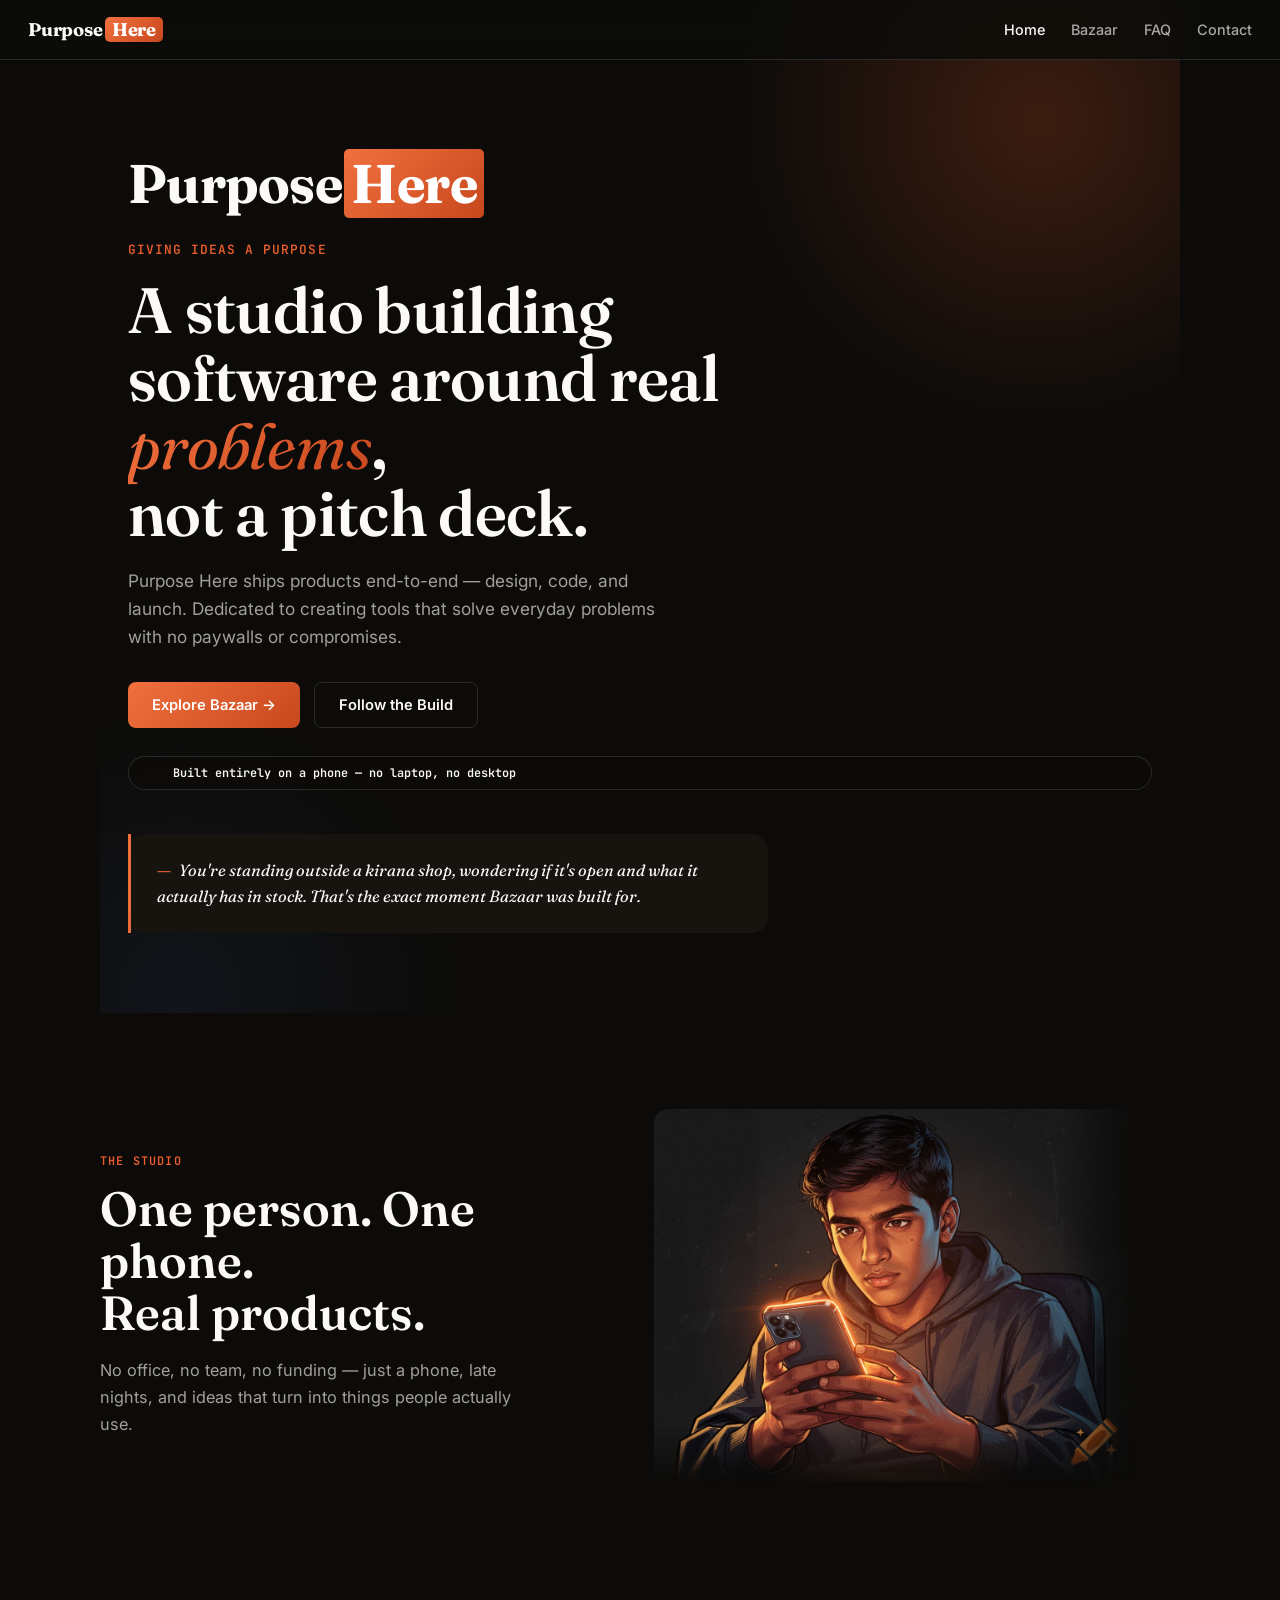
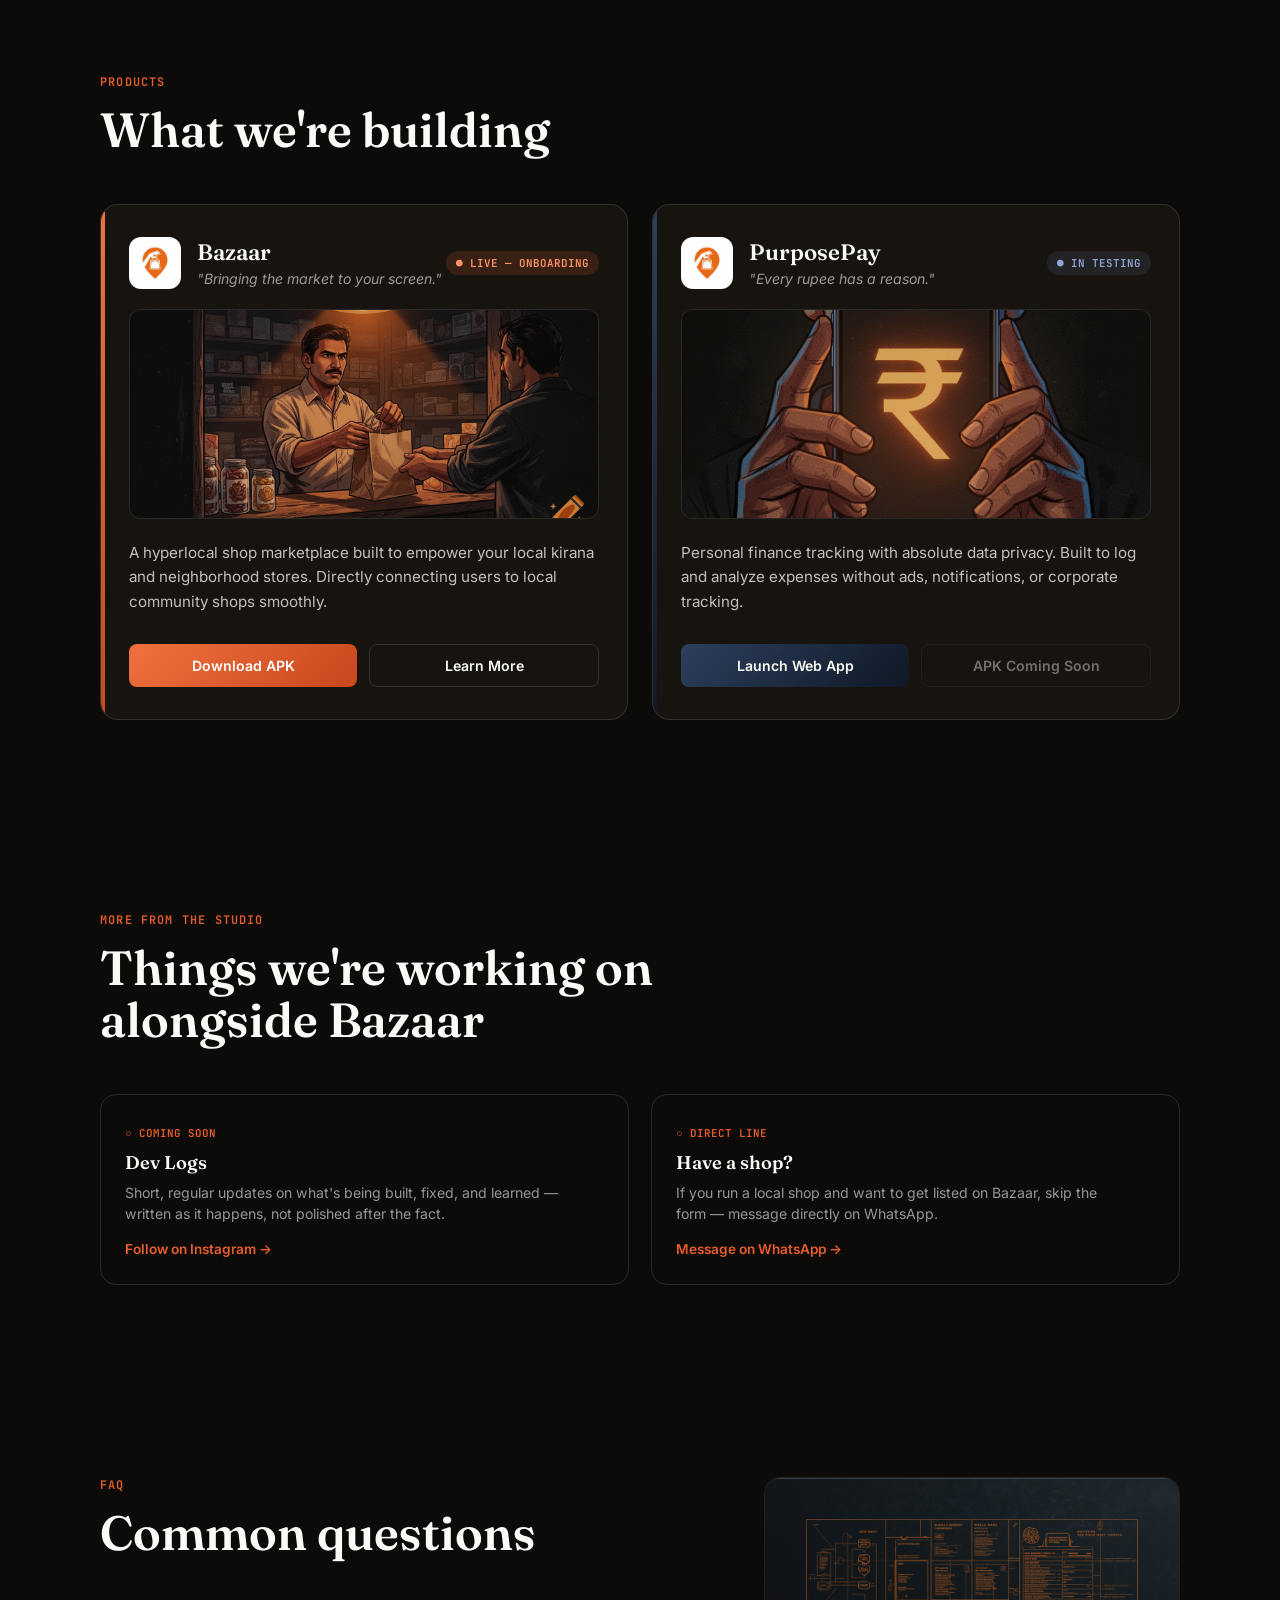
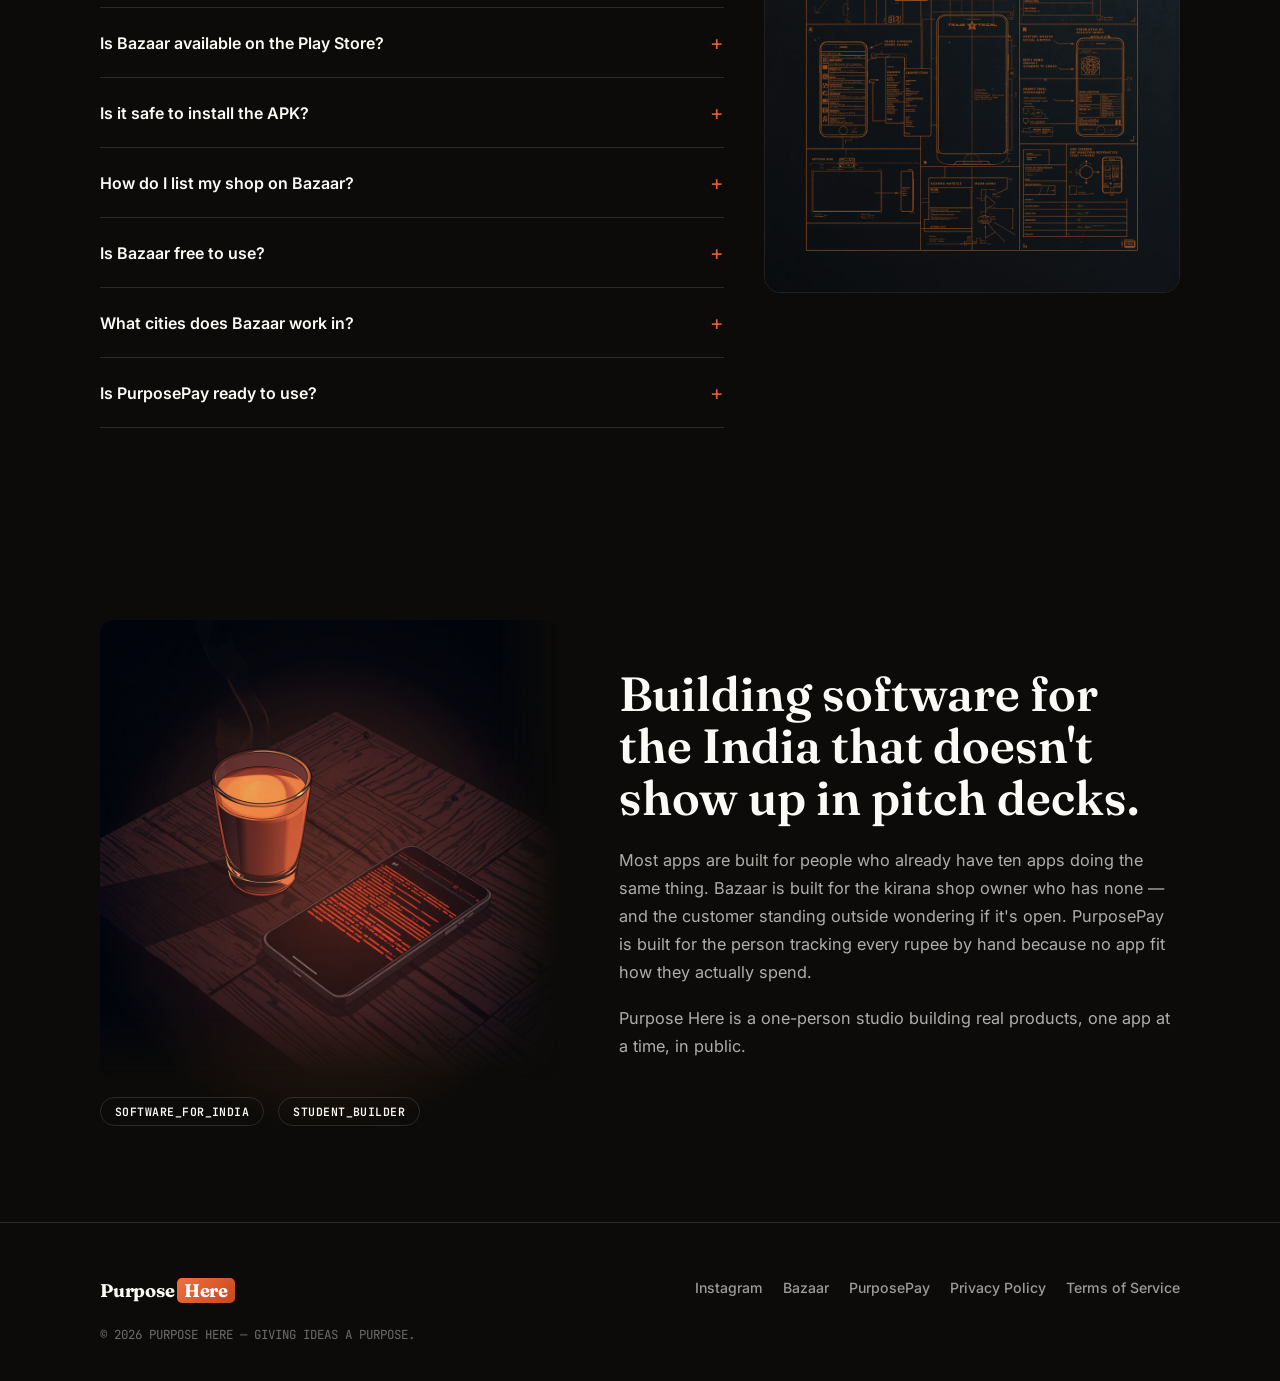
==== commit b6a715e8: "Update icon references and improve styles Updated icon references and adjusted styles for device bad" ====
--- a/index.html
+++ b/index.html
@@ -4,10 +4,10 @@
 <meta charset="UTF-8">
 <meta name="viewport" content="width=device-width, initial-scale=1.0">
 <title>Purpose Here — Studio</title>
-<link rel="icon" href="ph-icon.png">
+<link rel="icon" href="icon.png">
 <link rel="manifest" href="manifest.json">
 <meta name="theme-color" content="#0C0B09">
-<link rel="apple-touch-icon" href="ph-icon.png">
+<link rel="apple-touch-icon" href="icon.png">
 <meta name="description" content="Purpose Here — a one-person studio shipping real software. Bazaar is live. PurposePay is in testing.">
 <meta property="og:title" content="Purpose Here">
 <meta property="og:description" content="A one-person studio building real software, one product at a time — Bazaar and PurposePay.">
@@ -49,10 +49,16 @@
   .hero p.sub { margin-top: 20px; font-size: 1.08rem; line-height: 1.6; max-width: 540px; color: var(--paper); opacity: 0.62; }
   .hero-cta { margin-top: 32px; display: flex; gap: 14px; flex-wrap: wrap; }
 
+  /* छोटा स्पॉट इलस्ट्रेशन (Badge) - हीरो सेक्शन के लिए */
   .device-badge {
-    display: inline-flex; align-items: center; gap: 8px; margin-top: 28px;
+    display: inline-flex; align-items: center; gap: 10px; margin-top: 28px;
     font-family: 'JetBrains Mono', monospace; font-size: 0.74rem; font-weight: 600;
-    border: 1px solid var(--line); border-radius: 100px; padding: 8px 16px; opacity: 0.6; color: var(--paper);
+    border: 1px solid var(--line); border-radius: 100px; padding: 8px 18px; color: var(--paper);
+    background: rgba(12,11,9,0.6); position: relative;
+  }
+  .device-badge::before {
+    content: ""; display: inline-block; width: 16px; height: 16px;
+    background: url('small-badge.png') no-repeat center/contain; opacity: 0.8;
   }
 
   .scenario {
@@ -113,17 +119,27 @@
   .card-actions { display: flex; gap: 12px; width: 100%; }
   .card-actions .btn { flex: 1; justify-content: center; font-size: 0.88rem; padding: 12px 16px; }
 
-  /* Teaser Cards Section */
+  /* Teaser Cards Section with Spot Illustration Integration */
   .teaser-grid { display: grid; grid-template-columns: 1fr 1fr; gap: 22px; margin-top: 48px; }
   @media (max-width: 700px) { .teaser-grid { grid-template-columns: 1fr; } }
   .teaser-card {
     border: 1.5px solid var(--line); border-radius: 16px; padding: 26px 24px;
-    transition: border-color .2s, transform .2s; background: transparent;
+    transition: border-color .2s, transform .2s; background: transparent; position: relative; overflow: hidden;
   }
   .teaser-card:hover { border-color: var(--orange); transform: translateY(-2px); }
+  
+  /* छोटा स्पॉट इलस्ट्रेशन - टीज़र कार्ड्स के बैकग्राउंड के लिए */
+  .teaser-card::after {
+    content: ""; position: absolute; bottom: 10px; right: 10px; width: 45px; height: 45px;
+    opacity: 0.15; pointer-events: none; transition: opacity 0.2s;
+  }
+  .teaser-card.t-log::after { background: url('small-log.png') no-repeat center/contain; }
+  .teaser-card.t-whatsapp::after { background: url('small-chat.png') no-repeat center/contain; }
+  .teaser-card:hover::after { opacity: 0.4; }
+
   .teaser-card .tlabel { font-family: 'JetBrains Mono', monospace; font-size: 0.68rem; font-weight: 600; color: var(--orange); text-transform: uppercase; }
   .teaser-card h3 { font-family: 'Fraunces', serif; font-size: 1.15rem; font-weight: 600; margin-top: 10px; color: var(--paper); }
-  .teaser-card p { font-size: 0.88rem; opacity: 0.58; margin-top: 8px; line-height: 1.55; color: var(--paper); }
+  .teaser-card p { font-size: 0.88rem; opacity: 0.58; margin-top: 8px; line-height: 1.55; color: var(--paper); padding-right: 30px; }
   .teaser-card .go { display: inline-flex; align-items: center; gap: 6px; margin-top: 16px; font-size: 0.85rem; font-weight: 600; color: var(--orange); }
 
   /* Story Layout Section */
@@ -166,6 +182,7 @@
   }
   .product-card:hover .card-art-container img { opacity: 1; transform: scale(1.02); }
 
+  /* FAQ Layout with Small Illustration Integration */
   .faq-blueprint-wrap {
     display: grid; grid-template-columns: 1.2fr 0.8fr; gap: 40px; align-items: start;
   }
@@ -196,11 +213,12 @@
     <a href="bazaar.html" class="btn btn-orange">Explore Bazaar →</a>
     <a href="https://instagram.com/sachintiwari_here" class="btn btn-ghost">Follow the Build</a>
   </div>
-  <div class="device-badge">📱 Built entirely on a phone — no laptop, no desktop</div>
+  <!-- छोटा स्पॉट इलस्ट्रेशन आइकॉन के साथ सिंक -->
+  <div class="device-badge">Built entirely on a phone — no laptop, no desktop</div>
   <div class="scenario">You're standing outside a kirana shop, wondering if it's open and what it actually has in stock. That's the exact moment Bazaar was built for.</div>
 </section>
 
-<!-- IMAGE 1: STUDIO SECTION (SOLO DEVELOPER IN ROCKSTAR ART STYLE) -->
+<!-- MAIN STUDIO IMAGE -->
 <section id="builder">
   <div class="wrap builder-wrap">
     <div class="builder-text">
@@ -214,14 +232,14 @@
   </div>
 </section>
 
-<!-- PRODUCTS SECTION WITH INTEGRATED PRODUCT CARD IMAGES -->
+<!-- PRODUCTS SECTION -->
 <section id="products">
   <div class="wrap">
     <span class="label">PRODUCTS</span>
     <h2 class="title">What we're building</h2>
 
     <div class="products-grid">
-      <!-- BAZAAR CARD (IMAGE 2: KIRANA SHOPKEEPER) -->
+      <!-- BAZAAR CARD -->
       <div class="product-card p-bazaar">
         <div>
           <div class="product-header">
@@ -247,12 +265,13 @@
         </div>
       </div>
 
-      <!-- PURPOSE PAY CARD (IMAGE 3: RUPEE GLOW IN HANDS) -->
+      <!-- PURPOSE PAY CARD (यहाँ तुम icon.png या जो भी सही नाम है वो बदल सकते हो) -->
       <div class="product-card p-purposepay">
         <div>
           <div class="product-header">
             <div class="product-info-block">
-              <div class="product-icon"><img src="icon1.png" alt="PurposePay"></div>
+              <!-- तुम यहाँ src="icon.png" या अपने सही लोगो का नाम बदल सकते हो -->
+              <div class="product-icon"><img src="icon.png" alt="PurposePay"></div>
               <div>
                 <h3>PurposePay</h3>
                 <div class="tagline">"Every rupee has a reason."</div>
@@ -276,18 +295,21 @@
   </div>
 </section>
 
+<!-- MORE FROM THE STUDIO WITH INTEGRATED SPOT ILLUSTRATIONS -->
 <section id="more">
   <div class="wrap">
     <span class="label">MORE FROM THE STUDIO</span>
     <h2 class="title">Things we're working on alongside Bazaar</h2>
     <div class="teaser-grid">
-      <div class="teaser-card">
+      <!-- छोटे बैकग्राउंड इलस्ट्रेशन के साथ कार्ड -->
+      <div class="teaser-card t-log">
         <span class="tlabel">○ COMING SOON</span>
         <h3>Dev Logs</h3>
         <p>Short, regular updates on what's being built, fixed, and learned — written as it happens, not polished after the fact.</p>
         <a href="https://instagram.com/sachintiwari_here" class="go">Follow on Instagram →</a>
       </div>
-      <div class="teaser-card">
+      <!-- छोटे बैकग्राउंड इलस्ट्रेशन के साथ कार्ड -->
+      <div class="teaser-card t-whatsapp">
         <span class="tlabel">○ DIRECT LINE</span>
         <h3>Have a shop?</h3>
         <p>If you run a local shop and want to get listed on Bazaar, skip the form — message directly on WhatsApp.</p>
@@ -297,7 +319,7 @@
   </div>
 </section>
 
-<!-- FAQ SECTION WITH BLUEPRINT ARTWORK (IMAGE 5) -->
+<!-- FAQ SECTION WITH BLUEPRINT -->
 <section id="faq">
   <div class="wrap faq-blueprint-wrap">
     <div>
@@ -336,7 +358,7 @@
   </div>
 </section>
 
-<!-- STORY SECTION WITH CHAI AND CODE ARTWORK (IMAGE 4) -->
+<!-- STORY SECTION WITH CHAI IMAGES -->
 <section id="story">
   <div class="wrap story-section">
     <div class="rk-glow-pulse rk-blend-right">
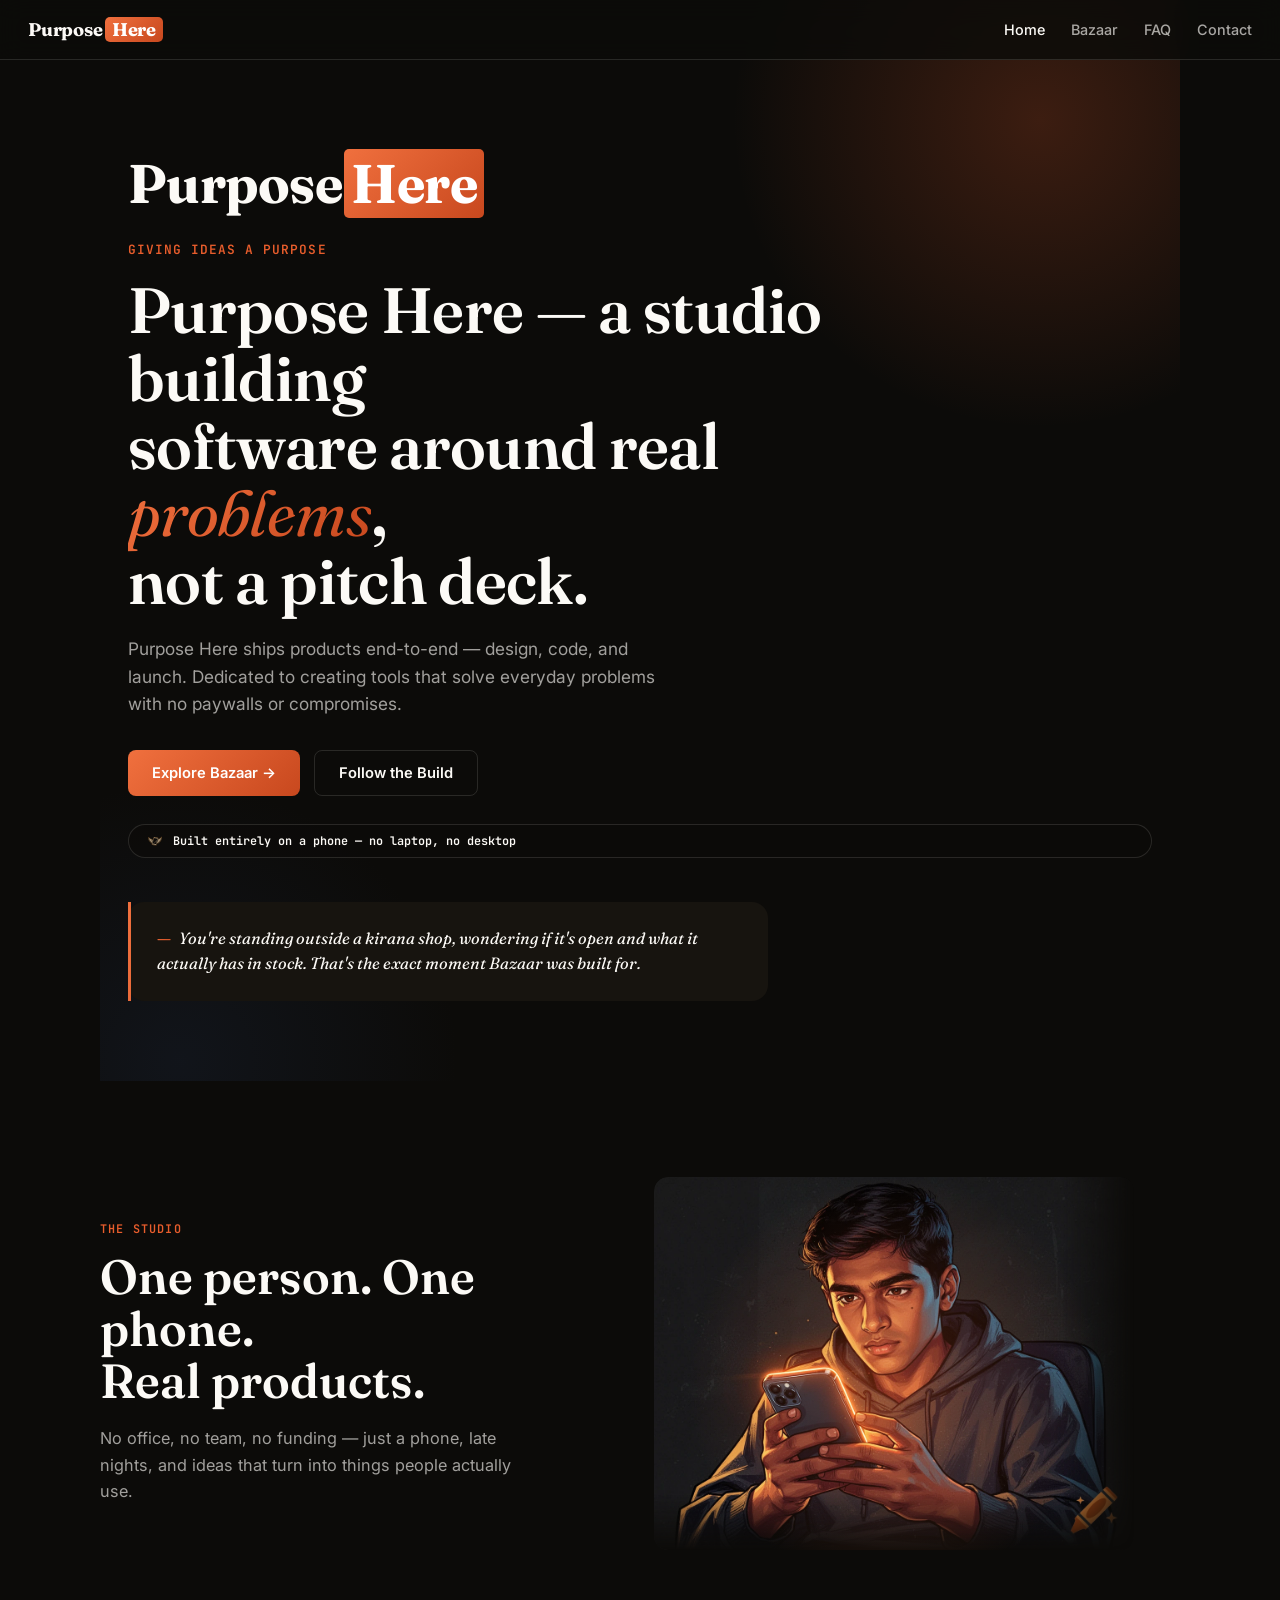
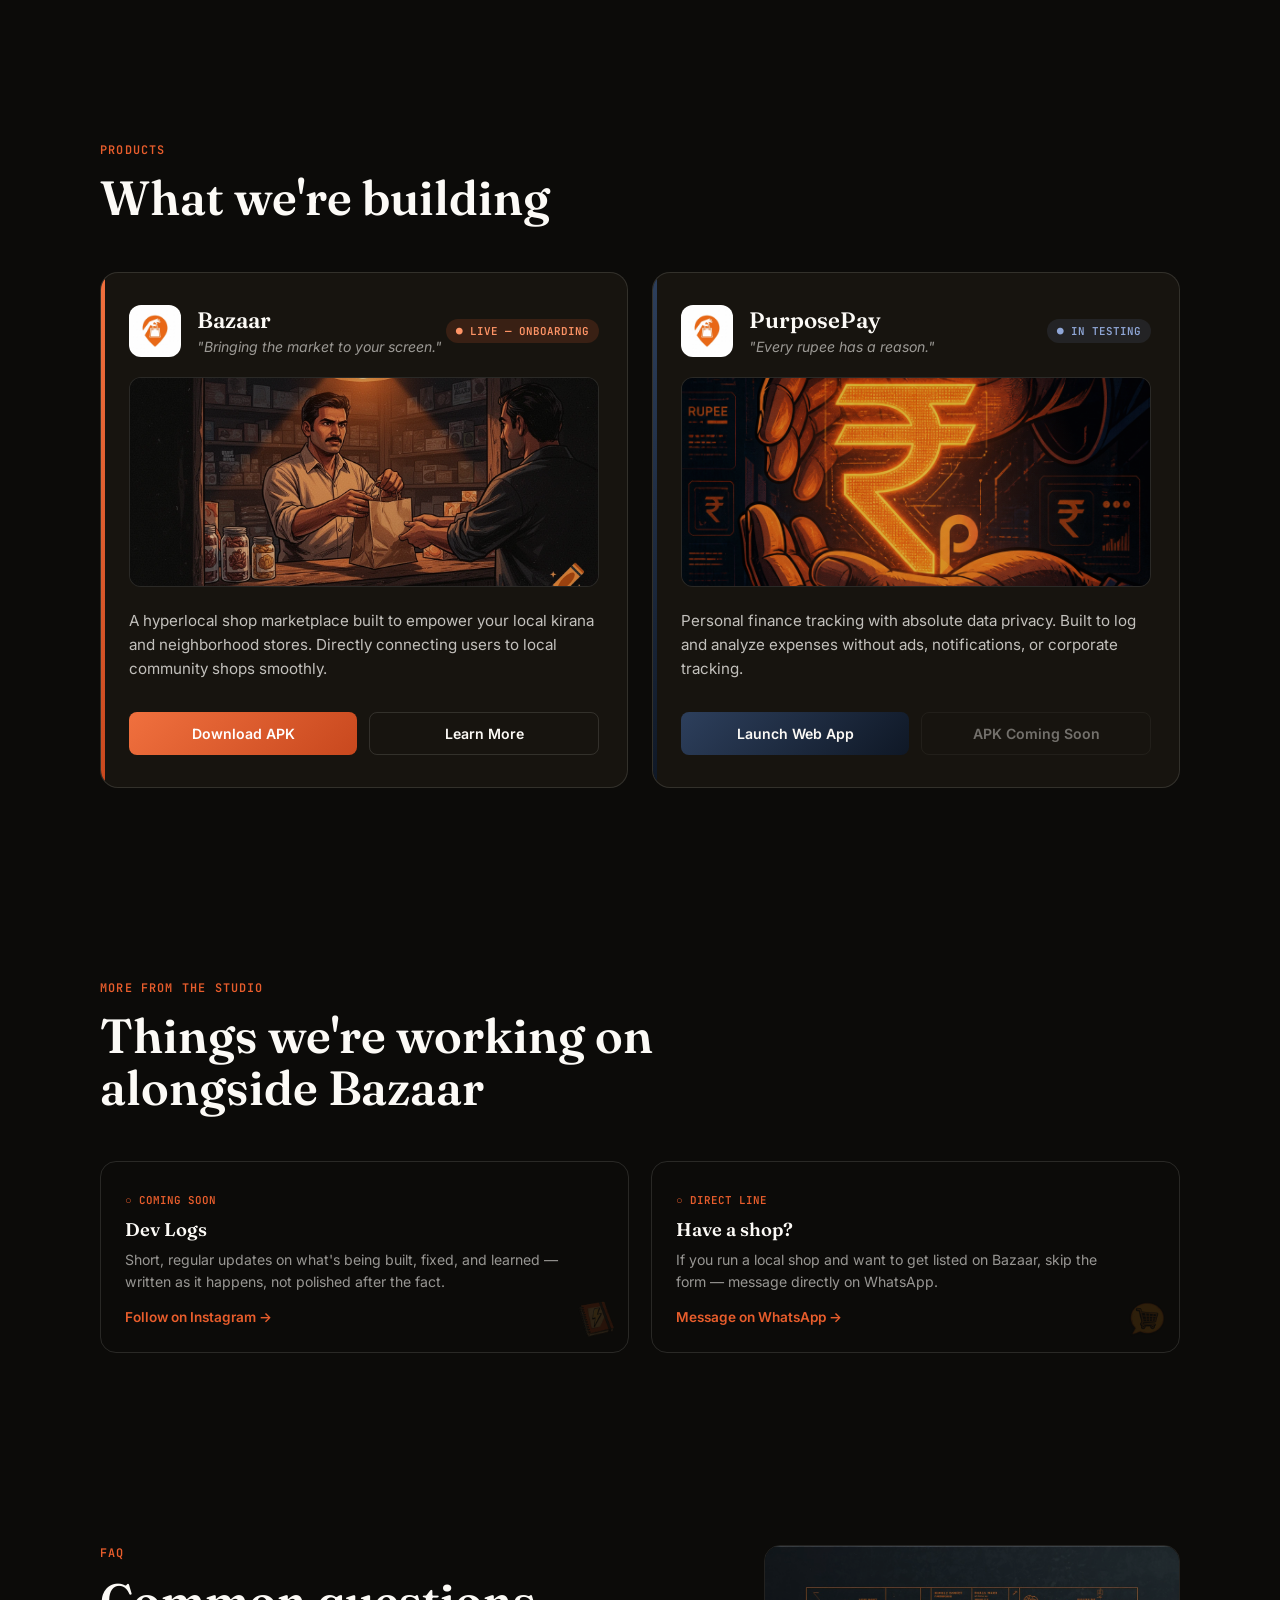
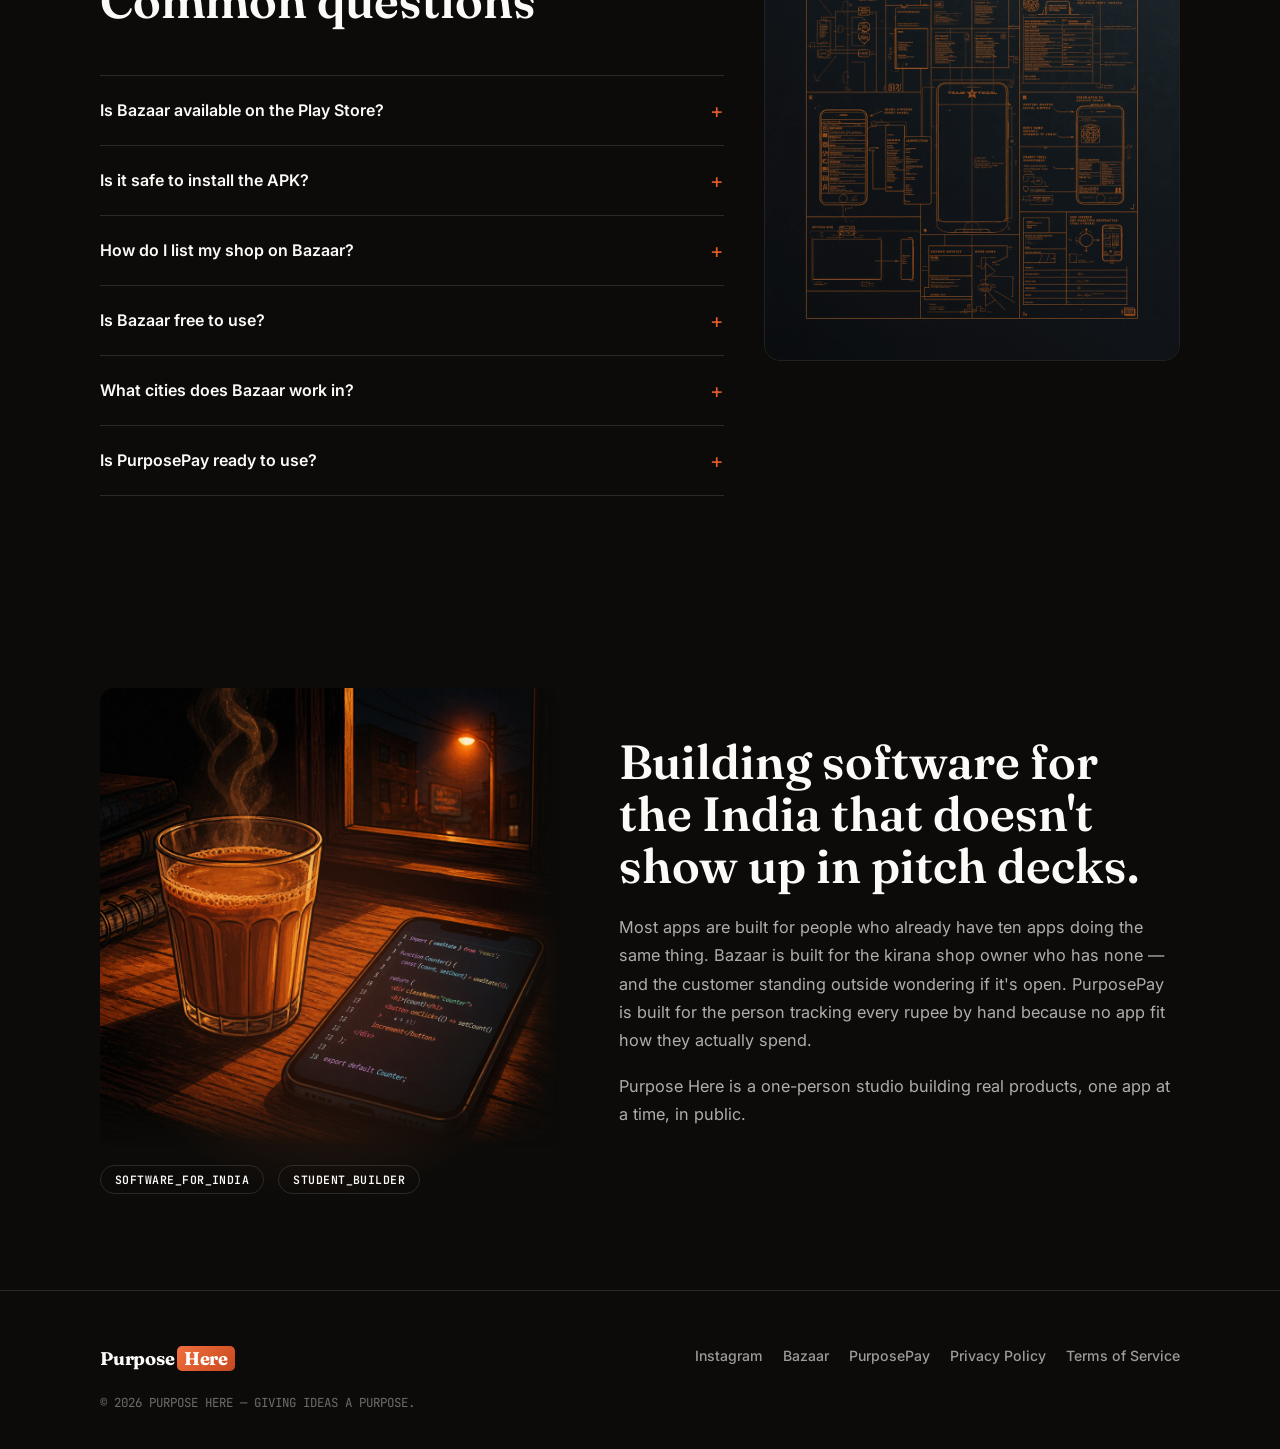
==== commit bc767d89: "Update hero section heading for clarity" ====
--- a/index.html
+++ b/index.html
@@ -207,7 +207,7 @@
 <section class="hero">
   <div class="hero-banner ph-banner"><span class="p1">Purpose</span><span class="p2">Here</span></div>
   <div class="ph-tagline">Giving Ideas a Purpose</div>
-  <h1>A studio building<br>software around real <em>problems</em>,<br>not a pitch deck.</h1>
+  <h1>Purpose Here — a studio building<br>software around real <em>problems</em>,<br>not a pitch deck.</h1>
   <p class="sub">Purpose Here ships products end-to-end — design, code, and launch. Dedicated to creating tools that solve everyday problems with no paywalls or compromises.</p>
   <div class="hero-cta">
     <a href="bazaar.html" class="btn btn-orange">Explore Bazaar →</a>
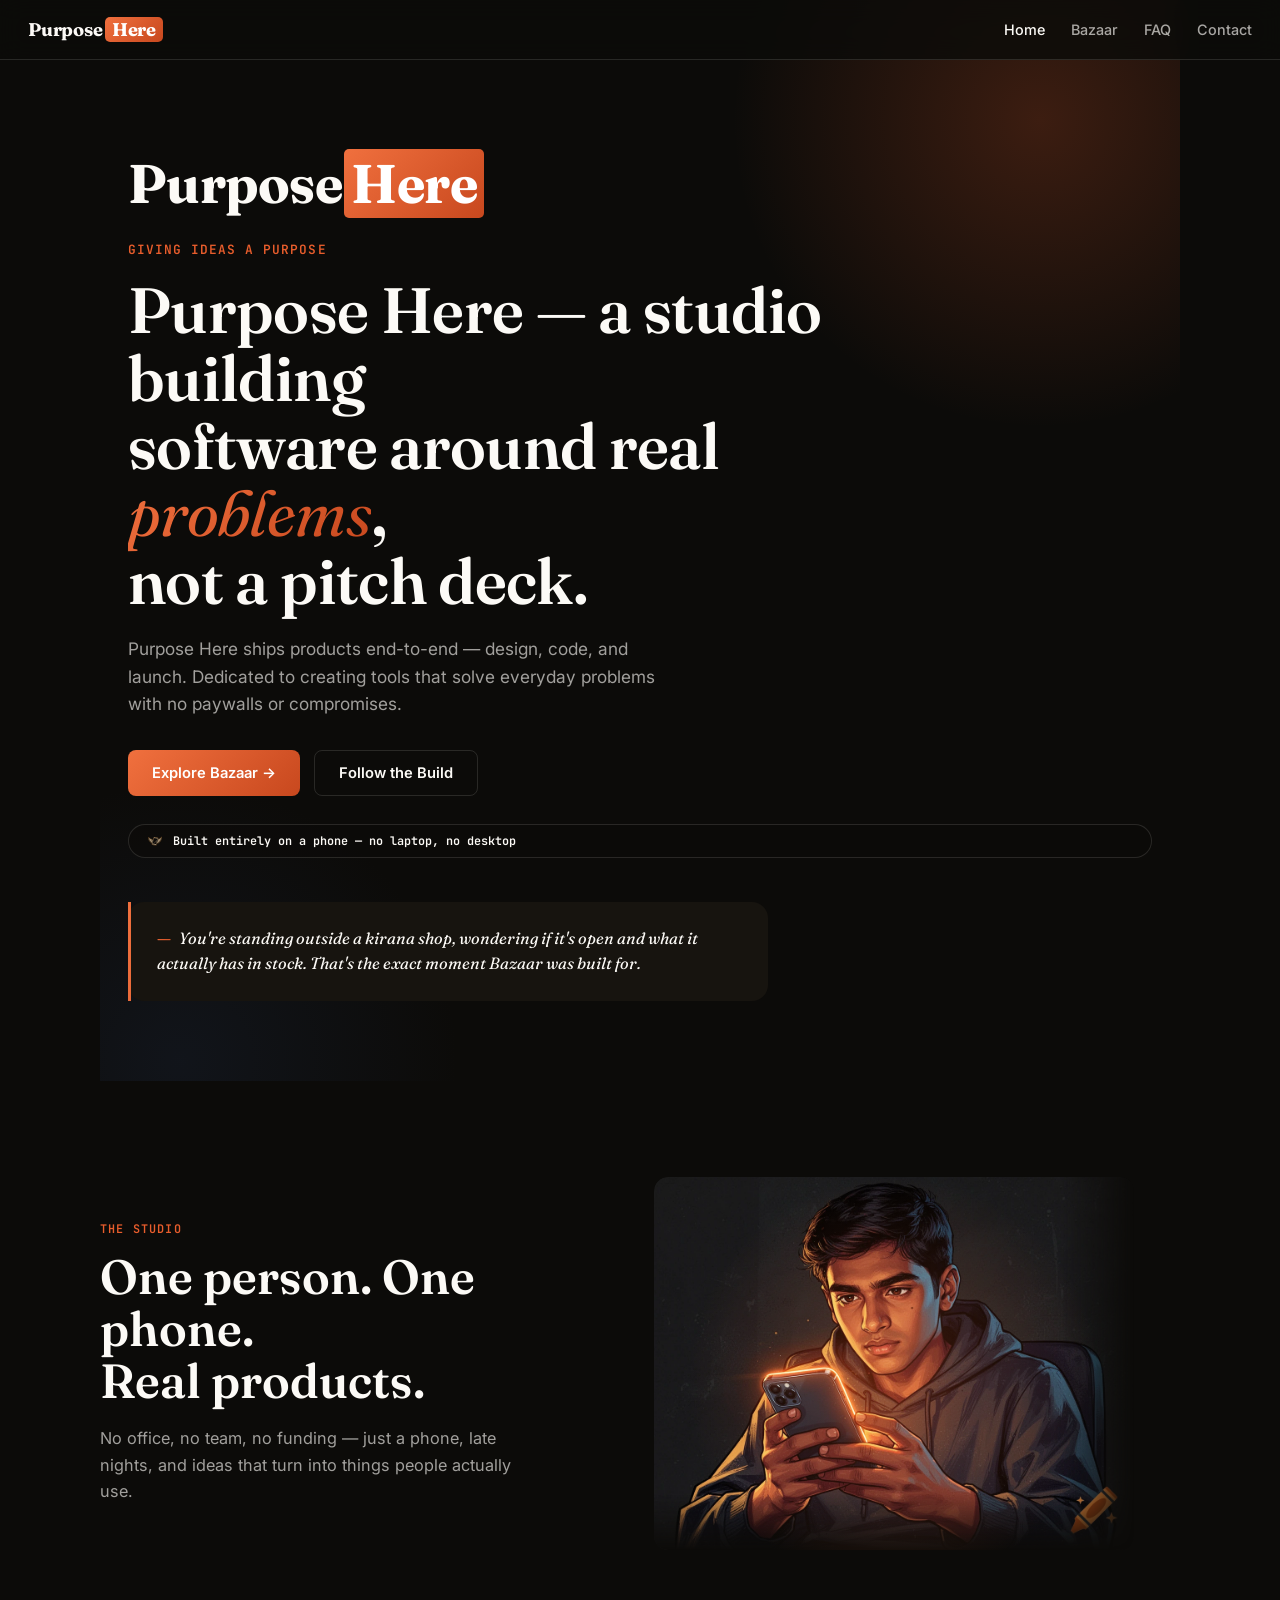
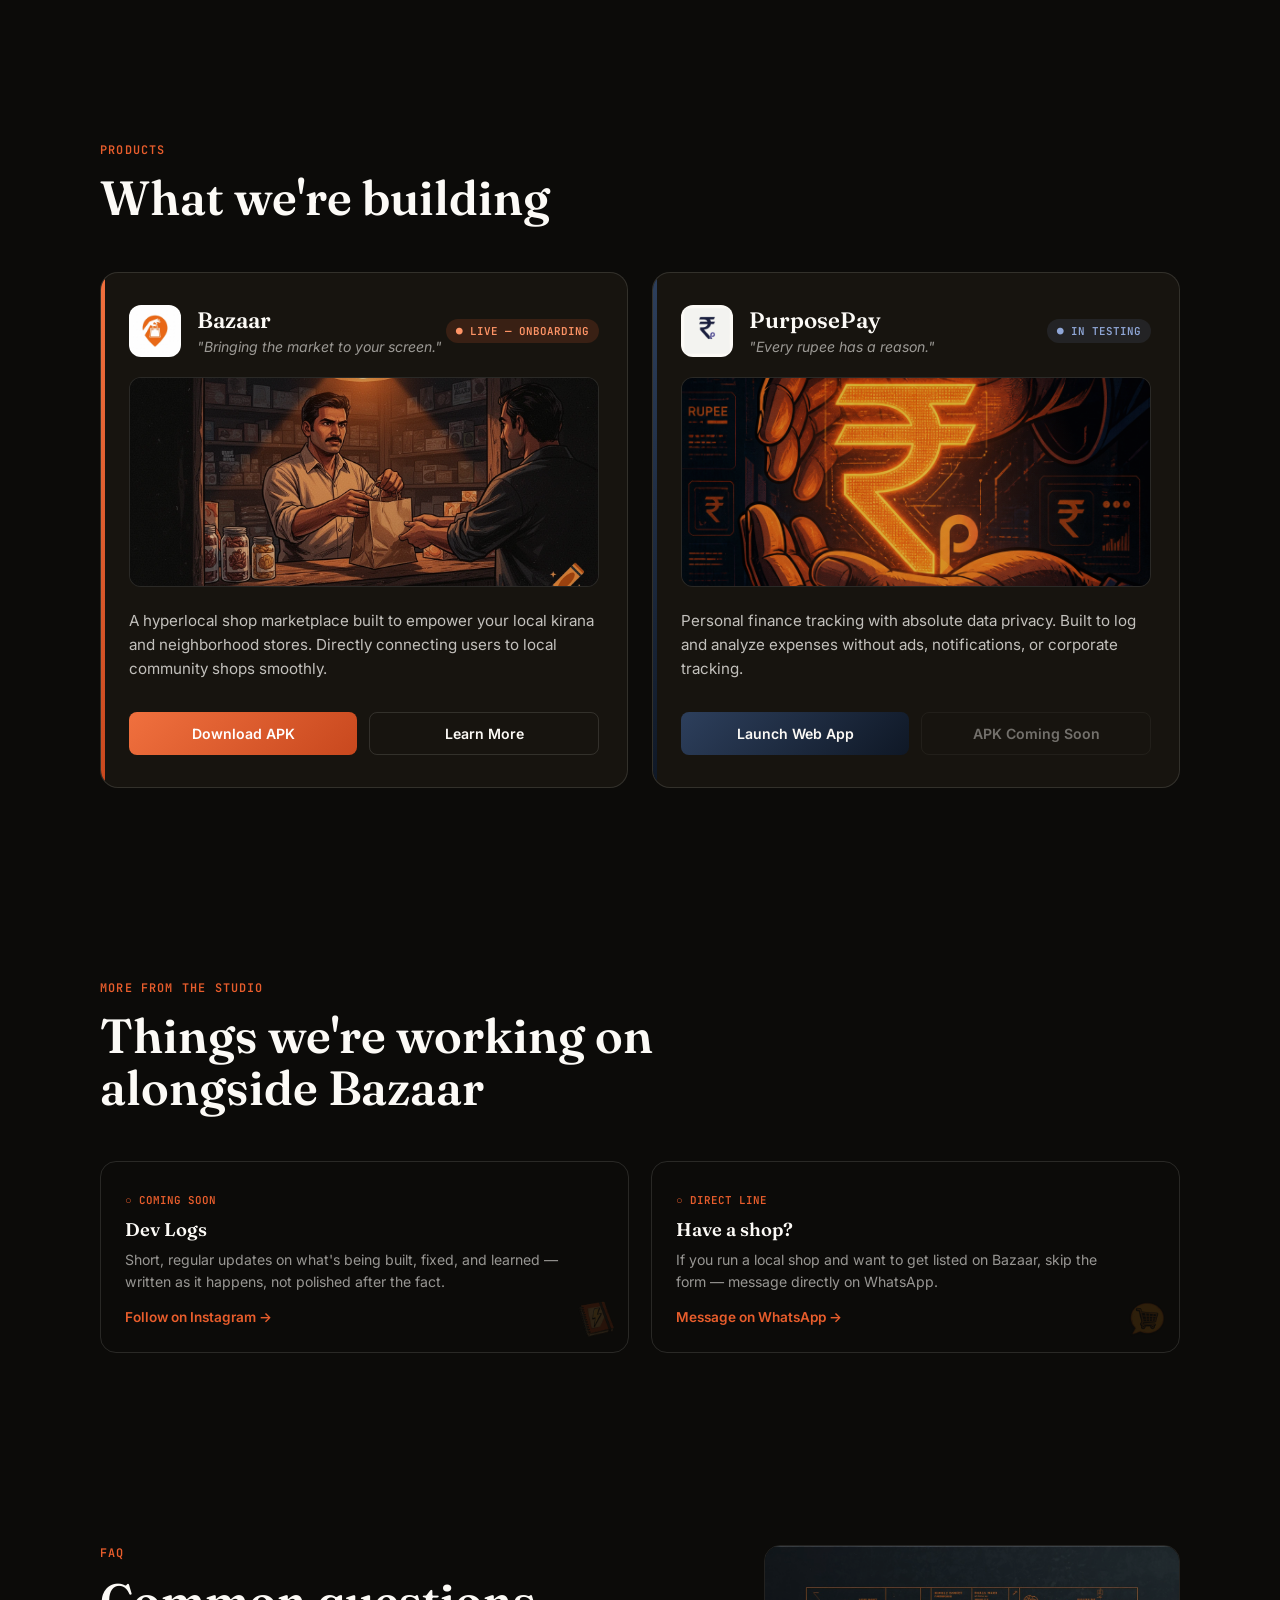
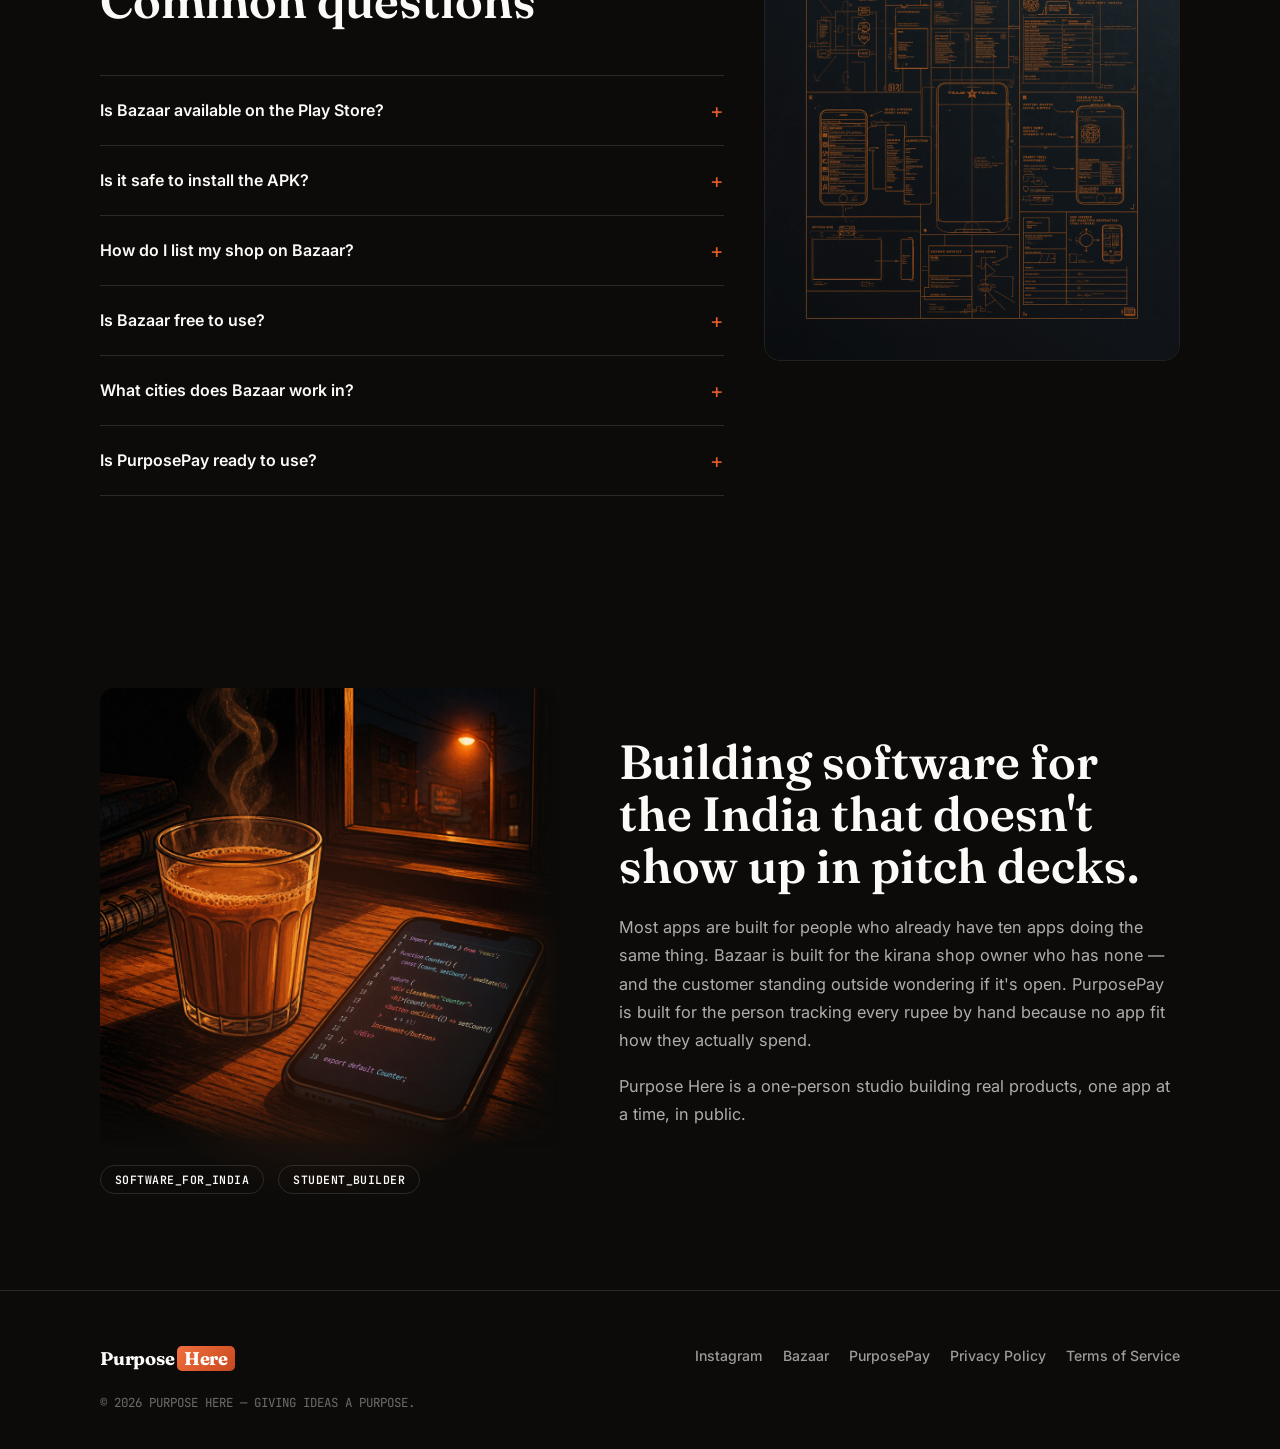
==== commit 966cd5ce: "Update product icon image source in index.html" ====
--- a/index.html
+++ b/index.html
@@ -191,6 +191,19 @@
     width: 100%; height: auto; border-radius: 16px; border: 1px solid var(--line); opacity: 0.8;
   }
 </style>
+  <script type="application/ld+json">
+{
+  "@context": "https://schema.org",
+  "@type": "Organization",
+  "name": "Purpose Here",
+  "url": "https://purposehere.is-a.dev/",
+  "logo": "https://purposehere.is-a.dev/ph-icon.png",
+  "description": "A one-person studio building real software — Bazaar and PurposePay.",
+  "sameAs": [
+    "https://instagram.com/sachintiwari_here"
+  ]
+}
+  </script>
 </head>
 <body>
 
@@ -271,7 +284,7 @@
           <div class="product-header">
             <div class="product-info-block">
               <!-- तुम यहाँ src="icon.png" या अपने सही लोगो का नाम बदल सकते हो -->
-              <div class="product-icon"><img src="icon.png" alt="PurposePay"></div>
+              <div class="product-icon"><img src="icon1.png" alt="PurposePay"></div>
               <div>
                 <h3>PurposePay</h3>
                 <div class="tagline">"Every rupee has a reason."</div>
